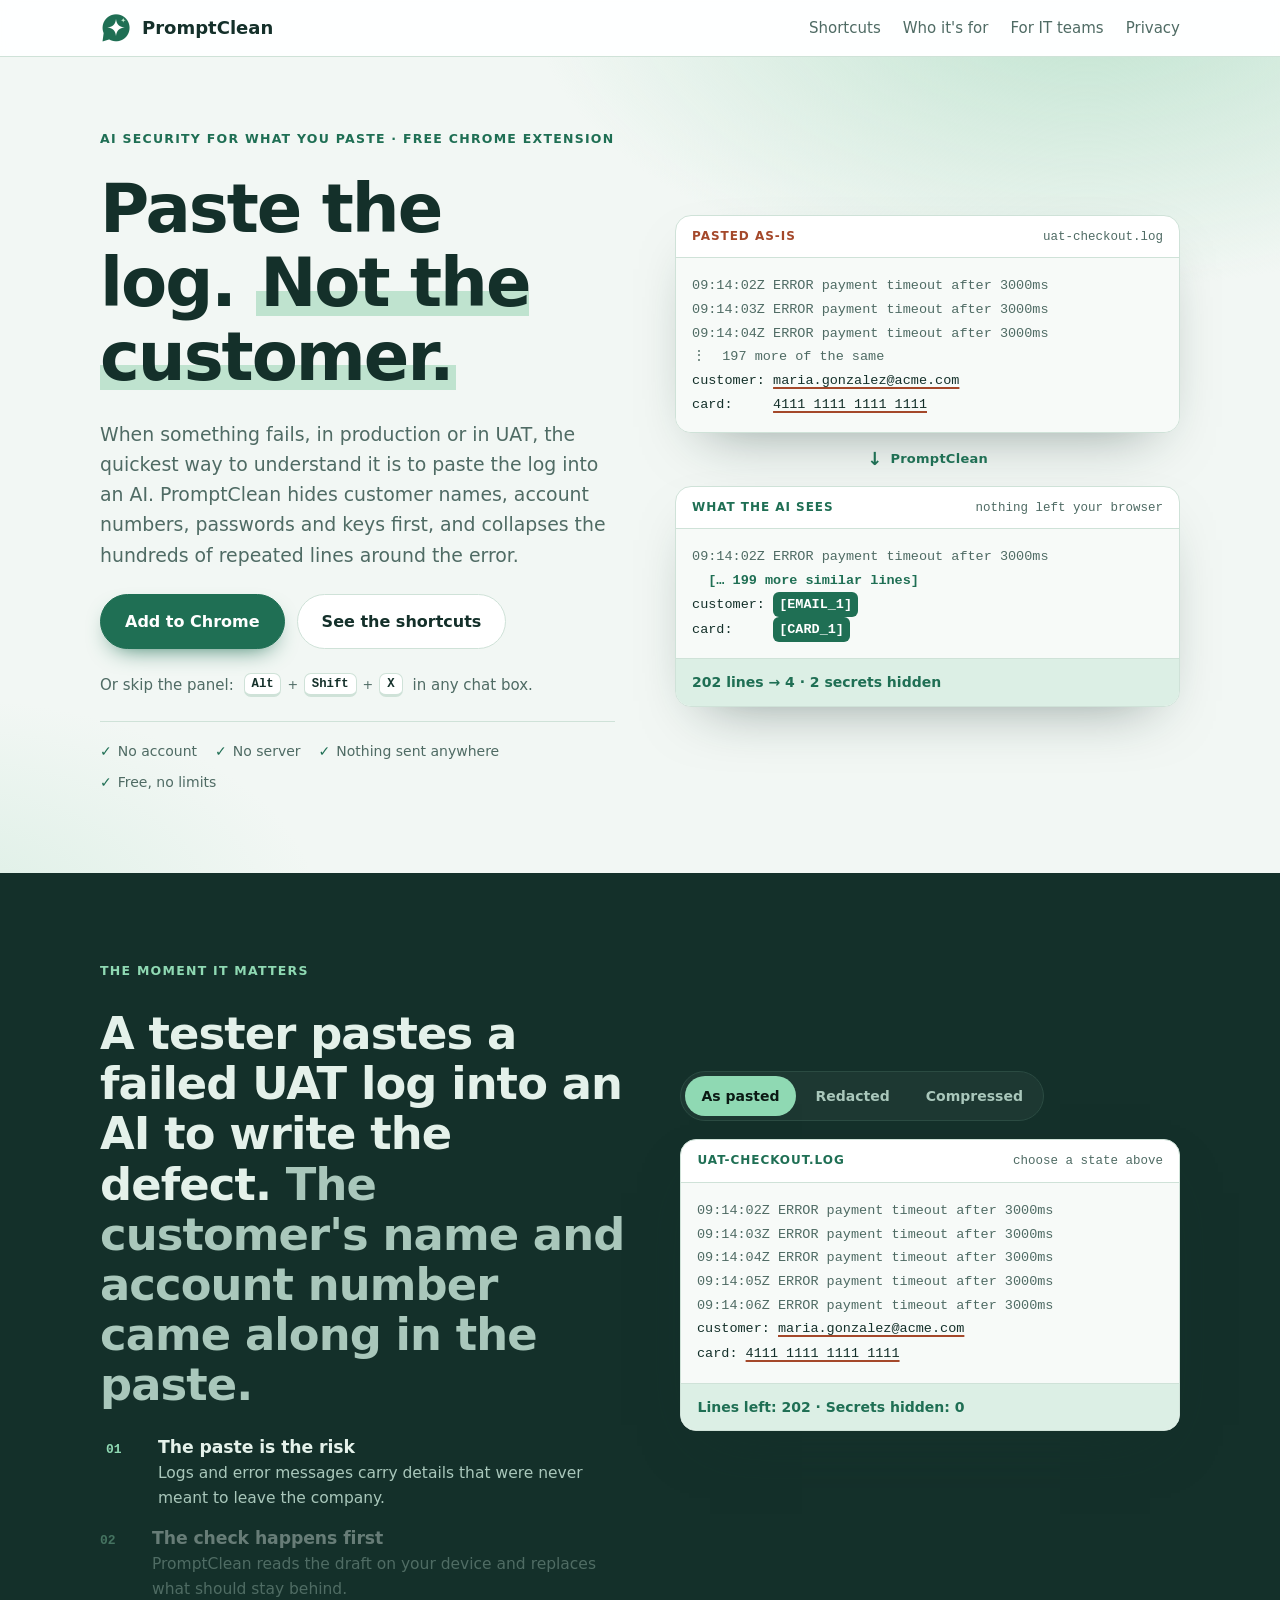
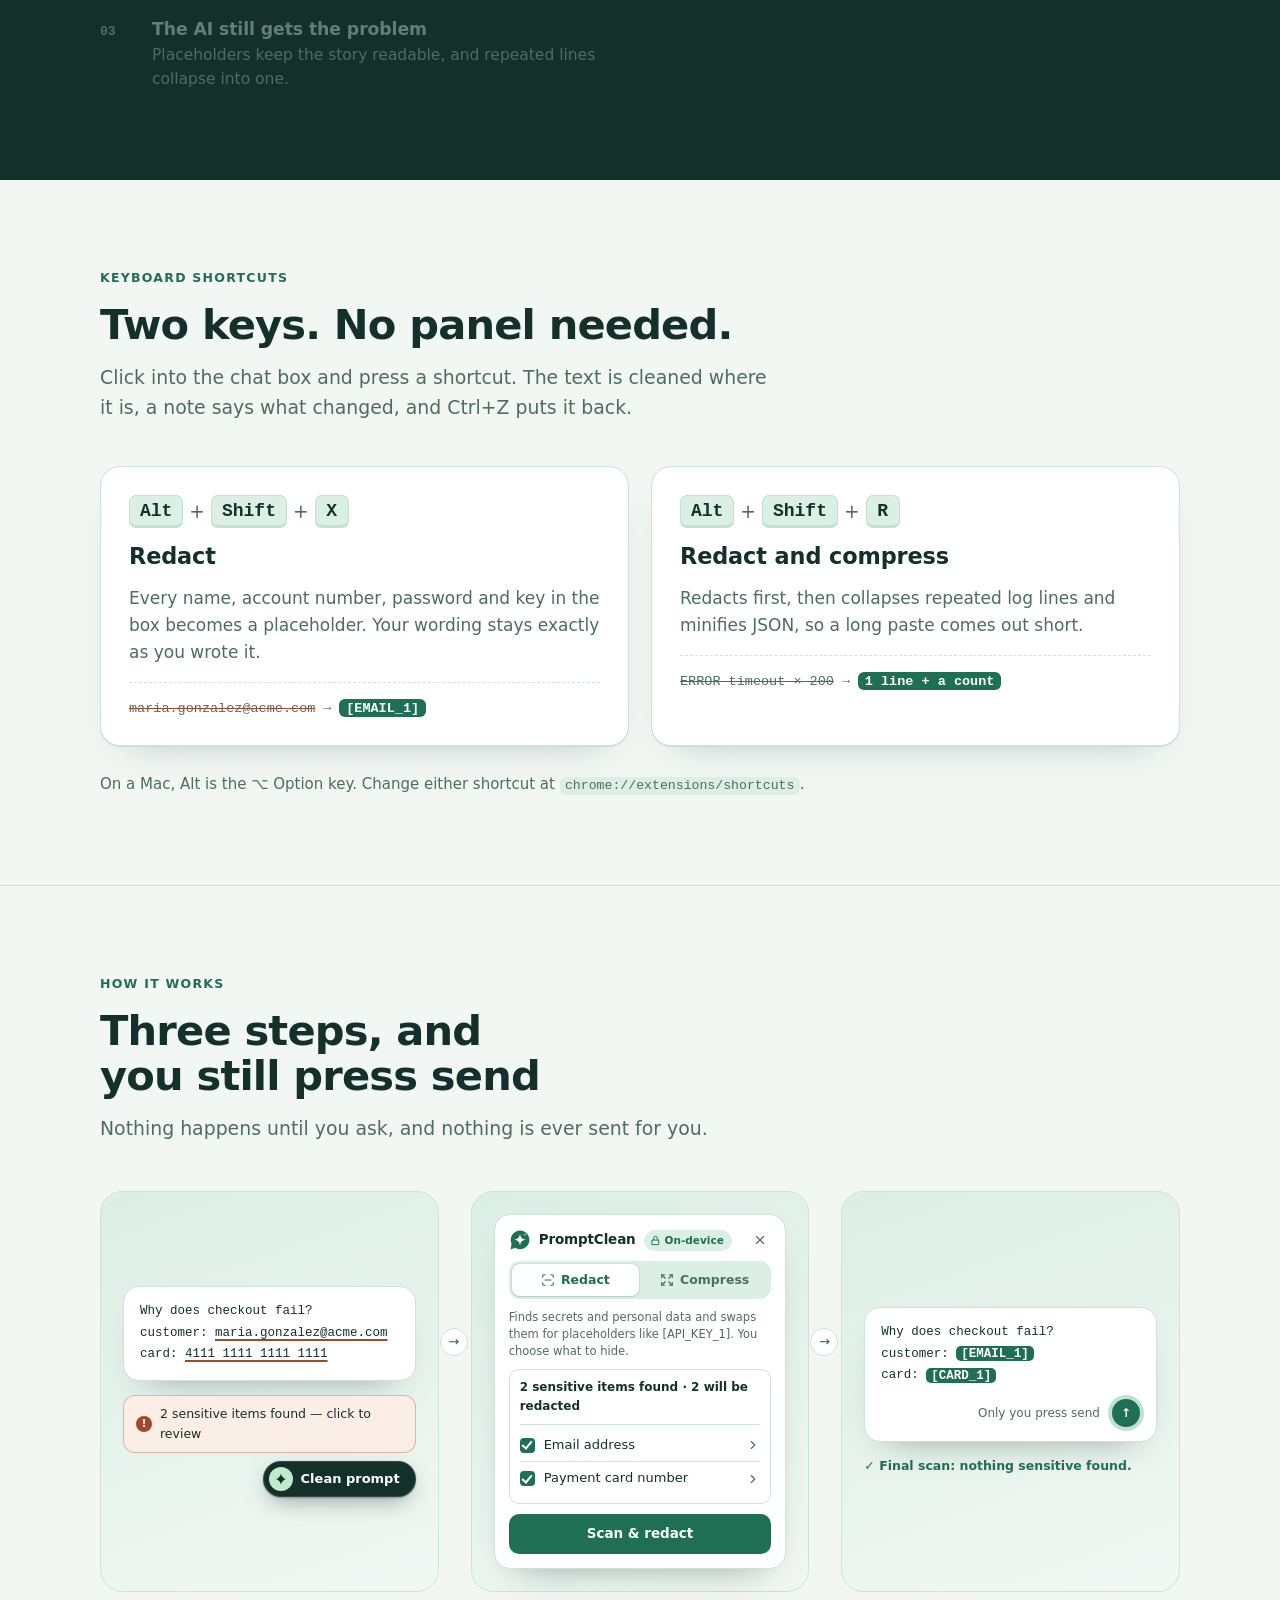
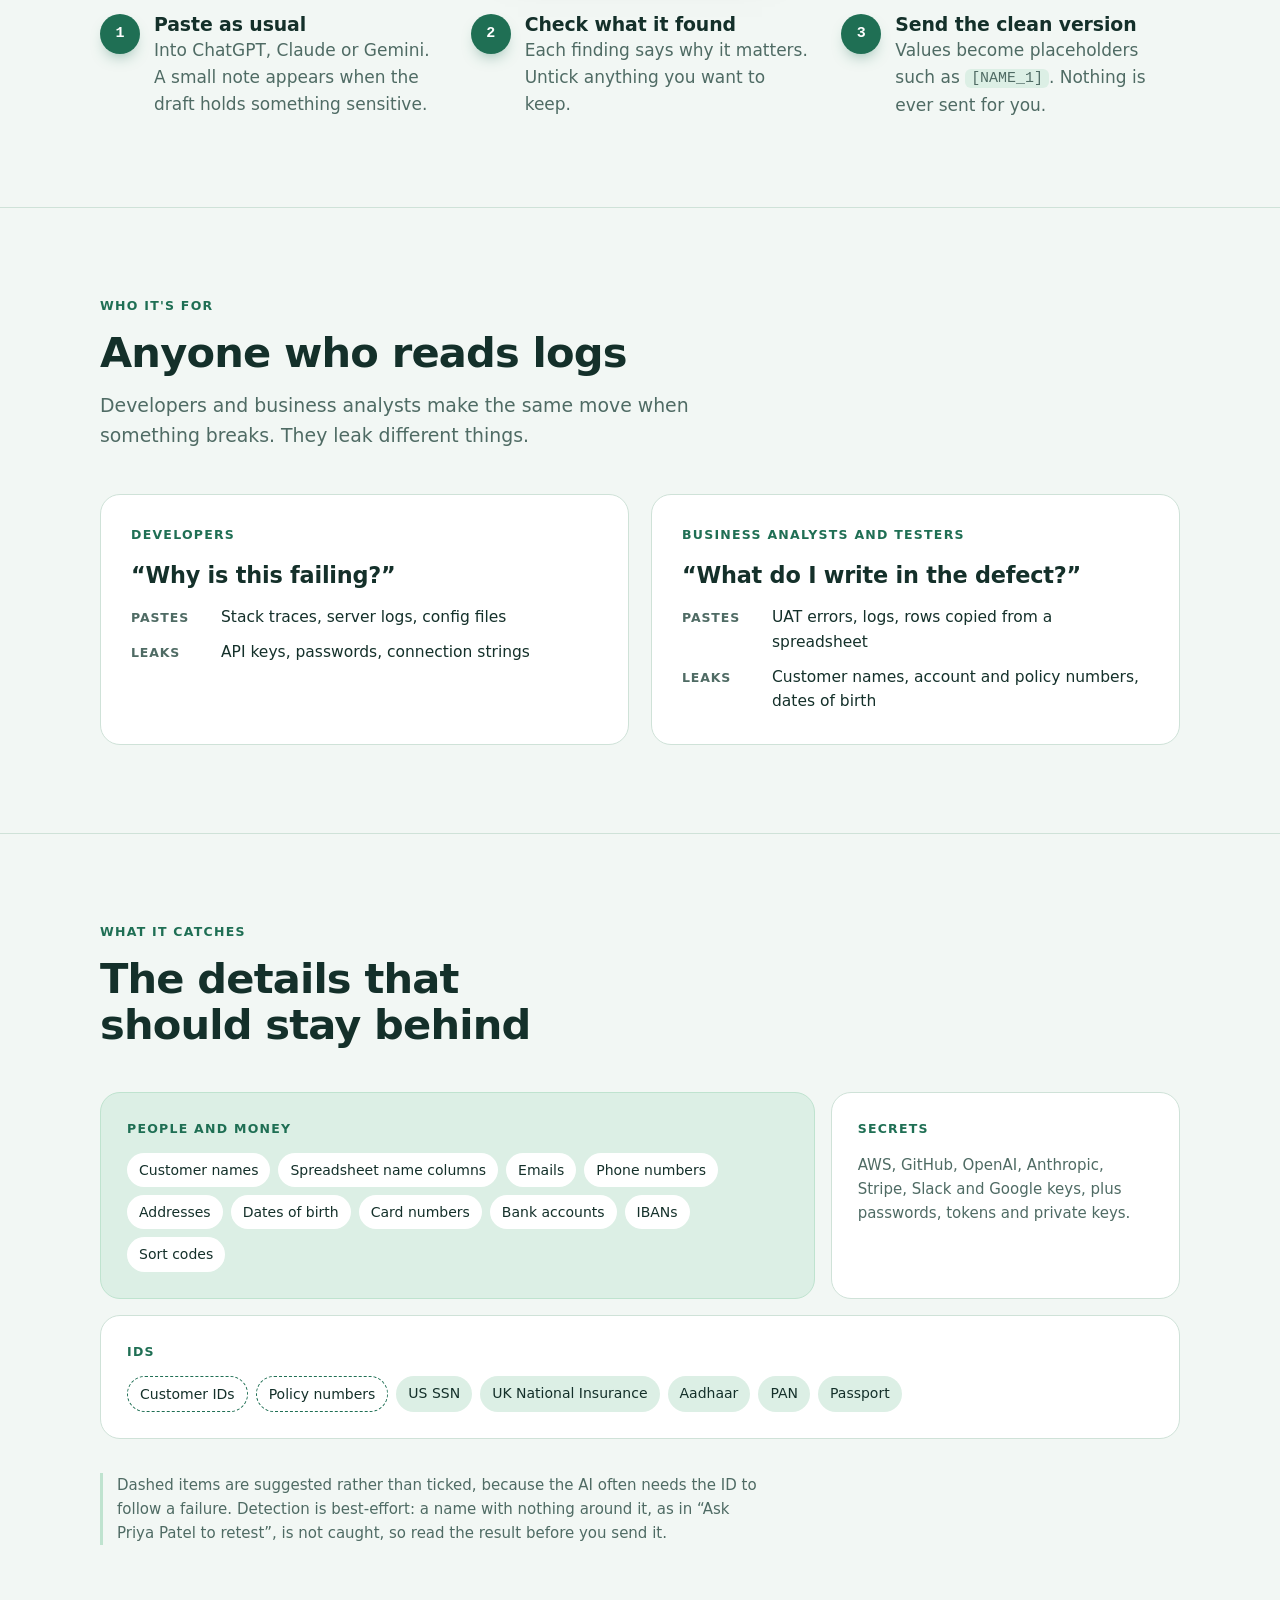
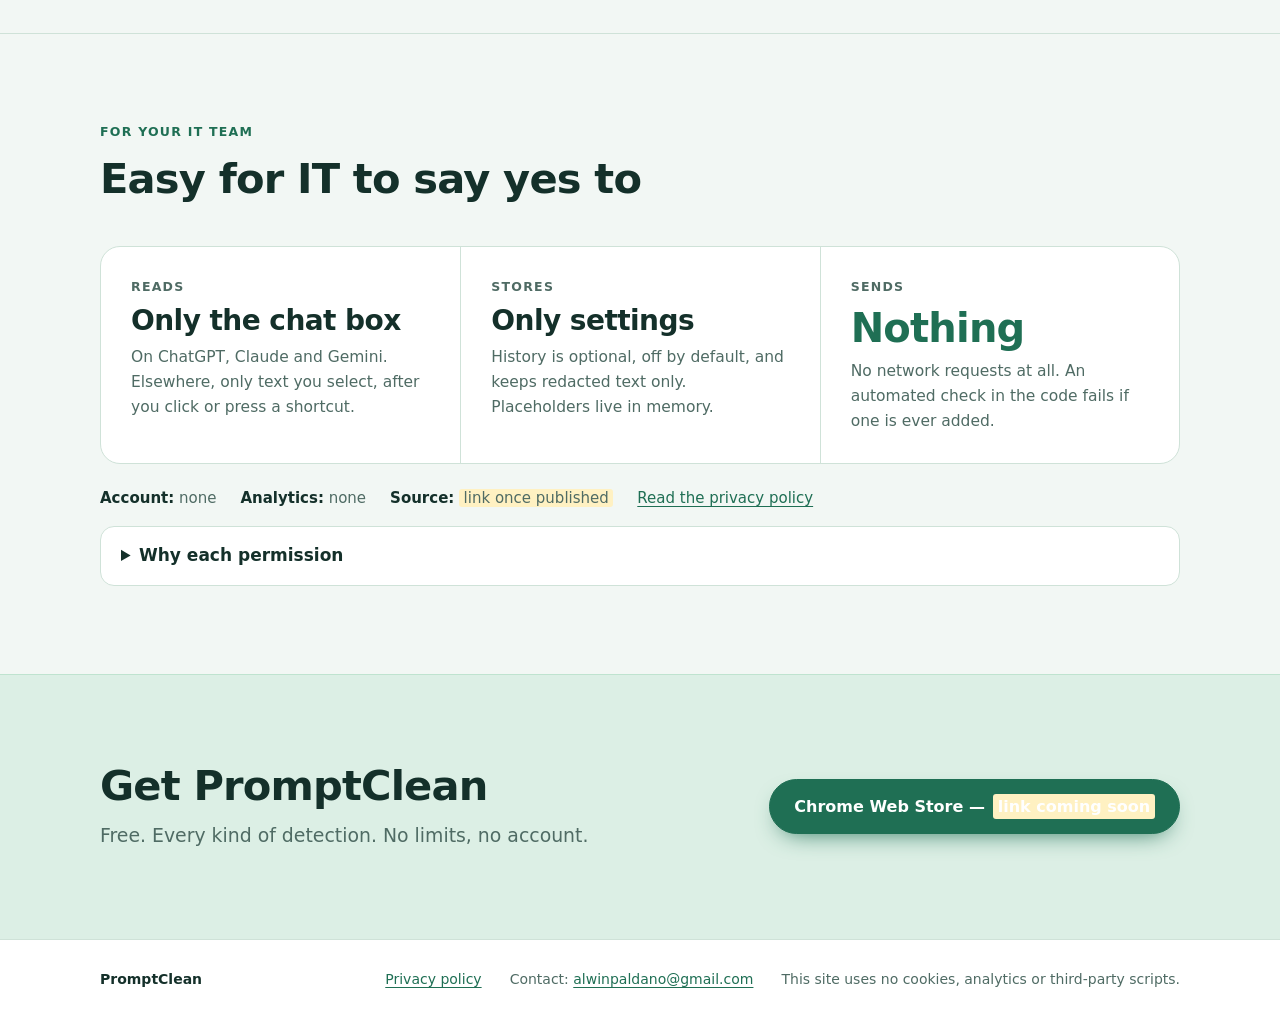
==== index.html @ 5b8ea15c "Match the How it works cards to the new panel and remove dark mode Co-Authored-By: Claude Opus 5.5 <" ====
<!doctype html>
<html lang="en">
<head>
  <meta charset="utf-8">
  <meta name="viewport" content="width=device-width, initial-scale=1, viewport-fit=cover">
  <title>PromptClean — AI security for what you paste</title>
  <meta name="description" content="AI security for what you paste. A free Chrome extension that hides customer data and secrets in logs before they reach ChatGPT, Claude or Gemini, and collapses the repeated lines. Two keyboard shortcuts, no account, nothing sent anywhere.">
  <link rel="icon" type="image/png" href="assets/favicon.png">
  <link rel="stylesheet" href="assets/style.css?v=5">
</head>
<body>
  <a href="#main" class="skip">Skip to content</a>
  <header class="site-header">
    <div class="wrap">
      <a class="brand" href="./"><img src="assets/icon-128.png" alt="" width="32" height="32">PromptClean</a>
      <nav class="site-nav" aria-label="Main">
        <a href="#shortcuts">Shortcuts</a>
        <a href="#who">Who it's for</a>
        <a href="#it">For IT teams</a>
        <a href="privacy.html">Privacy</a>
      </nav>
    </div>
  </header>

  <main id="main">
    <section class="hero">
      <div class="wrap">
        <div class="hero-copy">
          <p class="eyebrow">AI security for what you paste · Free Chrome extension</p>
          <h1>Paste the log. <mark>Not the <span class="rw">customer.</span></mark></h1>
          <p class="lede">When something fails, in production or in UAT, the quickest way to understand it is to paste the log into an AI. PromptClean hides customer names, account numbers, passwords and keys first, and collapses the hundreds of repeated lines around the error.</p>
          <div class="actions">
            <a class="btn primary" href="#install">Add to Chrome</a>
            <a class="btn" href="#shortcuts">See the shortcuts</a>
          </div>
          <p class="hero-shortcut">Or skip the panel:
            <span class="combo"><kbd>Alt</kbd><span class="plus">+</span><kbd>Shift</kbd><span class="plus">+</span><kbd>X</kbd></span>
            in any chat box.</p>
          <p class="facts-strip"><span>No account</span><span>No server</span><span>Nothing sent anywhere</span><span>Free, no limits</span></p>
        </div>

        <div class="demo pop" role="img" aria-label="Example. Pasted as-is: two hundred identical timeout errors, a customer email and a card number. What the AI sees: one timeout line with a count of the rest, and placeholders where the email and card number were.">
          <div class="pane before rise">
            <div class="pane-head"><span>Pasted as-is</span><span class="file">uat-checkout.log</span></div>
<pre><span class="dim">09:14:02Z ERROR payment timeout after 3000ms
09:14:03Z ERROR payment timeout after 3000ms
09:14:04Z ERROR payment timeout after 3000ms
⋮  197 more of the same</span>
customer: <span class="exposed">maria.gonzalez@acme.com</span>
card:     <span class="exposed">4111 1111 1111 1111</span></pre>
          </div>
          <p class="demo-arrow">PromptClean</p>
          <div class="pane after rise">
            <div class="pane-head"><span>What the AI sees</span><span class="file">nothing left your browser</span></div>
<pre><span class="dim">09:14:02Z ERROR payment timeout after 3000ms</span>
  <span class="collapsed">[… 199 more similar lines]</span>
customer: <span class="ph">[EMAIL_1]</span>
card:     <span class="ph">[CARD_1]</span></pre>
            <p class="pane-foot">202 lines → 4 · 2 secrets hidden</p>
          </div>
        </div>
      </div>
    </section>

    <section class="moment" aria-labelledby="moment-title">
      <div class="moment-stage wrap">
        <div class="moment-copy">
          <p class="eyebrow">The moment it matters</p>
          <h2 class="story-text" id="moment-title">A tester pastes a failed UAT log into an AI to write the defect. <span class="soft">The customer's name and account number came along in the paste.</span></h2>
          <ol class="moment-steps">
            <li><span class="n">01</span><div><h3>The paste is the risk</h3><p>Logs and error messages carry details that were never meant to leave the company.</p></div></li>
            <li><span class="n">02</span><div><h3>The check happens first</h3><p>PromptClean reads the draft on your device and replaces what should stay behind.</p></div></li>
            <li><span class="n">03</span><div><h3>The AI still gets the problem</h3><p>Placeholders keep the story readable, and repeated lines collapse into one.</p></div></li>
          </ol>
        </div>
        <div class="moment-demo">
          <div class="seg" role="radiogroup" aria-label="Show the log as">
            <input type="radio" name="st" id="st-1" checked><label for="st-1">As pasted</label>
            <input type="radio" name="st" id="st-2"><label for="st-2">Redacted</label>
            <input type="radio" name="st" id="st-3"><label for="st-3">Compressed</label>
          </div>
          <div class="pane" aria-hidden="true">
            <div class="pane-head"><span>uat-checkout.log</span><span class="file">choose a state above</span></div>
            <div class="lp-body">
              <div class="lpl dim">09:14:02Z ERROR payment timeout after 3000ms</div>
              <div class="rep r1"><div class="lpl dim">09:14:03Z ERROR payment timeout after 3000ms</div></div>
              <div class="rep r2"><div class="lpl dim">09:14:04Z ERROR payment timeout after 3000ms</div></div>
              <div class="rep r3"><div class="lpl dim">09:14:05Z ERROR payment timeout after 3000ms</div></div>
              <div class="rep r4"><div class="lpl dim">09:14:06Z ERROR payment timeout after 3000ms</div></div>
              <div class="note-wrap"><div class="lpl cnote">[… 199 more similar lines]</div></div>
              <div class="lpl">customer: <span class="val2"><span class="raw2">maria.gonzalez@acme.com</span><span class="ph2">[EMAIL_1]</span></span></div>
              <div class="lpl">card:     <span class="val2"><span class="raw2">4111 1111 1111 1111</span><span class="ph2">[CARD_1]</span></span></div>
            </div>
            <p class="pane-foot">Lines left: <span class="m-lines"></span> · Secrets hidden: <span class="m-sec"></span></p>
          </div>
        </div>
      </div>
    </section>

    <section id="shortcuts">
      <div class="wrap">
        <div class="section-head rise">
          <p class="eyebrow">Keyboard shortcuts</p>
          <h2>Two keys. No panel needed.</h2>
          <p class="lede">Click into the chat box and press a shortcut. The text is cleaned where it is, a note says what changed, and Ctrl+Z puts it back.</p>
        </div>
        <div class="keys">
          <article class="key-card rise">
            <span class="combo"><kbd>Alt</kbd><span class="plus">+</span><kbd>Shift</kbd><span class="plus">+</span><kbd>X</kbd></span>
            <h3>Redact</h3>
            <p>Every name, account number, password and key in the box becomes a placeholder. Your wording stays exactly as you wrote it.</p>
            <p class="swap"><span class="from">maria.gonzalez@acme.com</span><span class="arrow">→</span><span class="to">[EMAIL_1]</span></p>
          </article>
          <article class="key-card rise">
            <span class="combo"><kbd>Alt</kbd><span class="plus">+</span><kbd>Shift</kbd><span class="plus">+</span><kbd>R</kbd></span>
            <h3>Redact and compress</h3>
            <p>Redacts first, then collapses repeated log lines and minifies JSON, so a long paste comes out short.</p>
            <p class="swap"><span class="from">ERROR timeout × 200</span><span class="arrow">→</span><span class="to">1 line + a count</span></p>
          </article>
        </div>
        <p class="shortcut-note">On a Mac, Alt is the ⌥ Option key. Change either shortcut at <code>chrome://extensions/shortcuts</code>.</p>
      </div>
    </section>

    <section id="how">
      <div class="wrap">
        <div class="section-head rise">
          <p class="eyebrow">How it works</p>
          <h2>Three steps, and you still press send</h2>
          <p class="lede">Nothing happens until you ask, and nothing is ever sent for you.</p>
        </div>
        <ol class="flow">
          <li class="flow-step rise">
            <div class="flow-ui" aria-hidden="true">
              <div class="mock composer">
                <p class="draft">Why does checkout fail?<br>customer: <span class="u">maria.gonzalez@acme.com</span><br>card: <span class="u">4111 1111 1111 1111</span></p>
              </div>
              <div class="mock-floats">
                <span class="hint-chip"><i>!</i>2 sensitive items found — click to review</span>
                <span class="fab-pill"><span class="mark"><svg viewBox="0 0 24 24" width="14" height="14" aria-hidden="true"><path fill="currentColor" d="M12 2c.5 5.2 4.8 9.5 10 10-5.2.5-9.5 4.8-10 10-.5-5.2-4.8-9.5-10-10 5.2-.5 9.5-4.8 10-10Z"/></svg></span>Clean prompt</span>
              </div>
            </div>
            <div class="flow-text"><span class="flow-n">1</span><h3>Paste as usual</h3><p>Into ChatGPT, Claude or Gemini. A small note appears when the draft holds something sensitive.</p></div>
          </li>
          <li class="flow-step rise">
            <div class="flow-ui" aria-hidden="true">
              <div class="mock panel">
                <div class="p-head"><img src="assets/icon-128.png" alt="" width="22" height="22"><strong>PromptClean</strong><span class="p-pill"><svg viewBox="0 0 24 24" width="11" height="11" fill="none" stroke="currentColor" stroke-width="2" stroke-linecap="round" stroke-linejoin="round" aria-hidden="true"><path d="M5 11h14v10H5z"/><path d="M8 11V7a4 4 0 0 1 8 0v4"/></svg>On-device</span><span class="p-x"><svg viewBox="0 0 24 24" width="14" height="14" fill="none" stroke="currentColor" stroke-width="2" stroke-linecap="round" stroke-linejoin="round" aria-hidden="true"><path d="M18 6 6 18"/><path d="m6 6 12 12"/></svg></span></div>
                <div class="p-tabs"><span class="on"><svg viewBox="0 0 24 24" width="14" height="14" fill="none" stroke="currentColor" stroke-width="2" stroke-linecap="round" stroke-linejoin="round" aria-hidden="true"><path d="M3 7V5a2 2 0 0 1 2-2h2"/><path d="M17 3h2a2 2 0 0 1 2 2v2"/><path d="M21 17v2a2 2 0 0 1-2 2h-2"/><path d="M7 21H5a2 2 0 0 1-2-2v-2"/><path d="M7 12h10"/></svg>Redact</span><span><svg viewBox="0 0 24 24" width="14" height="14" fill="none" stroke="currentColor" stroke-width="2" stroke-linecap="round" stroke-linejoin="round" aria-hidden="true"><path d="m15 15 6 6"/><path d="m15 9 6-6"/><path d="M21 16v5h-5"/><path d="M21 8V3h-5"/><path d="M3 16v5h5"/><path d="m3 21 6-6"/><path d="M3 8V3h5"/><path d="M9 9 3 3"/></svg>Compress</span></div>
                <p class="p-intro">Finds secrets and personal data and swaps them for placeholders like [API_KEY_1]. You choose what to hide.</p>
                <div class="p-card">
                  <p class="p-count">2 sensitive items found · 2 will be redacted</p>
                  <ul class="p-rows">
                    <li><i class="cb"></i><b>Email address</b><em><svg viewBox="0 0 24 24" width="14" height="14" fill="none" stroke="currentColor" stroke-width="2" stroke-linecap="round" stroke-linejoin="round" aria-hidden="true"><path d="m9 18 6-6-6-6"/></svg></em></li>
                    <li><i class="cb"></i><b>Payment card number</b><em><svg viewBox="0 0 24 24" width="14" height="14" fill="none" stroke="currentColor" stroke-width="2" stroke-linecap="round" stroke-linejoin="round" aria-hidden="true"><path d="m9 18 6-6-6-6"/></svg></em></li>
                  </ul>
                </div>
                <span class="p-btn">Scan &amp; redact</span>
              </div>
            </div>
            <div class="flow-text"><span class="flow-n">2</span><h3>Check what it found</h3><p>Each finding says why it matters. Untick anything you want to keep.</p></div>
          </li>
          <li class="flow-step rise">
            <div class="flow-ui" aria-hidden="true">
              <div class="mock composer">
                <p class="draft">Why does checkout fail?<br>customer: <span class="ph">[EMAIL_1]</span><br>card: <span class="ph">[CARD_1]</span></p>
                <div class="c-foot"><span>Only you press send</span><b class="send">↑</b></div>
              </div>
              <p class="ok-line">✓ Final scan: nothing sensitive found.</p>
            </div>
            <div class="flow-text"><span class="flow-n">3</span><h3>Send the clean version</h3><p>Values become placeholders such as <code>[NAME_1]</code>. Nothing is ever sent for you.</p></div>
          </li>
        </ol>
      </div>
    </section>

    <section id="who">
      <div class="wrap">
        <div class="section-head rise">
          <p class="eyebrow">Who it's for</p>
          <h2>Anyone who reads logs</h2>
          <p class="lede">Developers and business analysts make the same move when something breaks. They leak different things.</p>
        </div>
        <div class="audiences">
          <article class="aud rise">
            <p class="eyebrow">Developers</p>
            <p class="quote">“Why is this failing?”</p>
            <dl>
              <dt>Pastes</dt><dd>Stack traces, server logs, config files</dd>
              <dt>Leaks</dt><dd>API keys, passwords, connection strings</dd>
            </dl>
          </article>
          <article class="aud rise">
            <p class="eyebrow">Business analysts and testers</p>
            <p class="quote">“What do I write in the defect?”</p>
            <dl>
              <dt>Pastes</dt><dd>UAT errors, logs, rows copied from a spreadsheet</dd>
              <dt>Leaks</dt><dd>Customer names, account and policy numbers, dates of birth</dd>
            </dl>
          </article>
        </div>
      </div>
    </section>

    <section id="catches">
      <div class="wrap">
        <div class="section-head rise">
          <p class="eyebrow">What it catches</p>
          <h2>The details that should stay behind</h2>
        </div>
        <div class="bento">
          <div class="tile wide rise">
            <p class="eyebrow">People and money</p>
            <ul class="chips"><li data-after="[NAME_1]">Customer names</li><li data-after="[NAME_1]">Spreadsheet name columns</li><li data-after="[EMAIL_1]">Emails</li><li data-after="[PHONE_1]">Phone numbers</li><li data-after="[ADDRESS_1]">Addresses</li><li data-after="[DOB_1]">Dates of birth</li><li data-after="[CARD_1]">Card numbers</li><li data-after="[BANK_ACCOUNT_1]">Bank accounts</li><li data-after="[BANK_ACCOUNT_1]">IBANs</li><li data-after="[BANK_ACCOUNT_1]">Sort codes</li></ul>
          </div>
          <div class="tile rise">
            <p class="eyebrow">Secrets</p>
            <p class="small">AWS, GitHub, OpenAI, Anthropic, Stripe, Slack and Google keys, plus passwords, tokens and private keys.</p>
          </div>
          <div class="tile full rise">
            <p class="eyebrow">IDs</p>
            <ul class="chips"><li class="suggest" data-after="[CUSTOMER_ID_1]">Customer IDs</li><li class="suggest" data-after="[CUSTOMER_ID_1]">Policy numbers</li><li data-after="[NATIONAL_ID_1]">US SSN</li><li data-after="[NATIONAL_ID_1]">UK National Insurance</li><li data-after="[NATIONAL_ID_1]">Aadhaar</li><li data-after="[NATIONAL_ID_1]">PAN</li><li data-after="[NATIONAL_ID_1]">Passport</li></ul>
          </div>
        </div>
        <p class="note">Dashed items are suggested rather than ticked, because the AI often needs the ID to follow a failure. Detection is best-effort: a name with nothing around it, as in “Ask Priya Patel to retest”, is not caught, so read the result before you send it.</p>
      </div>
    </section>

    <section id="it">
      <div class="wrap">
        <div class="section-head rise">
          <p class="eyebrow">For your IT team</p>
          <h2>Easy for IT to say yes to</h2>
        </div>
        <div class="trio rise">
          <div><p class="trio-label">Reads</p><p class="trio-big">Only the chat box</p><p>On ChatGPT, Claude and Gemini. Elsewhere, only text you select, after you click or press a shortcut.</p></div>
          <div><p class="trio-label">Stores</p><p class="trio-big">Only settings</p><p>History is optional, off by default, and keeps redacted text only. Placeholders live in memory.</p></div>
          <div class="nothing"><p class="trio-label">Sends</p><p class="trio-big">Nothing</p><p>No network requests at all. An automated check in the code fails if one is ever added.</p></div>
        </div>
        <div class="it-more">
          <p class="it-line"><span><strong>Account:</strong> none</span><span><strong>Analytics:</strong> none</span><span><strong>Source:</strong> <span class="todo">link once published</span></span><span><a href="privacy.html">Read the privacy policy</a></span></p>
          <details>
            <summary>Why each permission</summary>
            <div class="table-scroll">
              <table class="perm-table">
                <tr><th scope="row"><code>storage</code></th><td>Your settings: which sites show the button, and which options are on.</td></tr>
                <tr><th scope="row"><code>activeTab</code>, <code>scripting</code></th><td>Read and write the page you are on, only after you click the toolbar button, a right-click item or a shortcut.</td></tr>
                <tr><th scope="row"><code>contextMenus</code></th><td>The right-click items “Redact” and “Compressed”.</td></tr>
                <tr><th scope="row">chatgpt.com, chat.openai.com, claude.ai, gemini.google.com</th><td>Show the button and read and write the prompt box on those four sites only.</td></tr>
              </table>
            </div>
          </details>
        </div>
      </div>
    </section>

    <section class="cta-band" id="install">
      <div class="wrap">
        <div class="stack rise">
          <h2>Get PromptClean</h2>
          <p class="lede">Free. Every kind of detection. No limits, no account.</p>
        </div>
        <!-- Replace with the Chrome Web Store listing once it is live, and point the hero button at it too. -->
        <p class="actions"><span class="btn primary" aria-disabled="true">Chrome Web Store — <span class="todo">link coming soon</span></span></p>
      </div>
    </section>
  </main>

  <footer class="site-footer">
    <div class="wrap">
      <span>PromptClean</span>
      <a href="privacy.html">Privacy policy</a>
      <span>Contact: <a href="mailto:alwinpaldano@gmail.com">alwinpaldano@gmail.com</a></span>
      <span>This site uses no cookies, analytics or third-party scripts.</span>
    </div>
  </footer>
</body>
</html>
---- assets/style.css ----
/* PromptClean site: the "Clean room" palette from the extension (white and mint, deep green, dark-green
   ink). System fonts only and no scripts, so the site makes no requests to anyone else.

   Motion is CSS only and never hides content: the page is complete at rest. Scroll-linked motion only
   slides elements a little, and only where the browser supports it and the reader has not asked for
   less motion. */
:root {
  --bg: #f2f7f4; --surface: #ffffff; --ink: #14302a; --muted: #4f6b64; --line: #cfe2d8;
  --accent: #1f6f54; --accent-ink: #ffffff; --mint: #dcefe5; --mint-deep: #bfe3cf; --risk: #a4482a; --risk-bg: #fbeee7;
  --band: #14302a; --band-ink: #e4f1ea; --band-muted: #a9c7bb; --band-line: #2b4b42; --band-accent: #8fd9b3;
  --code-bg: #f7faf8; --todo: #fff1c2;
  --sans: system-ui, -apple-system, "Segoe UI", Roboto, "Helvetica Neue", Arial, sans-serif;
  --mono: ui-monospace, "SF Mono", Menlo, Consolas, "Liberation Mono", monospace;
  --radius: 16px;
  --ease-out: cubic-bezier(0.23, 1, 0.32, 1);
  color-scheme: light;
}

* { box-sizing: border-box; }
html { -webkit-text-size-adjust: 100%; scroll-behavior: smooth; scroll-padding-top: 72px; }
body { margin: 0; background: var(--bg); color: var(--ink); font: 17px/1.6 var(--sans); overflow-x: hidden; }
a { color: var(--accent); text-underline-offset: 3px; }
a:focus-visible, .btn:focus-visible, summary:focus-visible { outline: 3px solid var(--accent); outline-offset: 3px; }
img { max-width: 100%; height: auto; display: block; }
p { margin: 0; }
code { font-family: var(--mono); font-size: 0.88em; background: var(--mint); padding: 0.1em 0.4em; border-radius: 6px; }
.todo { background: var(--todo); padding: 0 0.3em; border-radius: 3px; }

.wrap { max-width: 1120px; margin: 0 auto; padding-left: max(20px, env(safe-area-inset-left, 0px)); padding-right: max(20px, env(safe-area-inset-right, 0px)); }
.prose { max-width: 66ch; }

h1, h2, h3 { line-height: 1.1; text-wrap: balance; margin: 0; }
h1 { font-size: clamp(2.5rem, 6vw, 4.2rem); letter-spacing: -0.03em; font-weight: 750; }
h2 { font-size: clamp(1.8rem, 3.6vw, 2.6rem); letter-spacing: -0.02em; font-weight: 720; }
h3 { font-size: 1.14rem; letter-spacing: -0.005em; font-weight: 650; }
.eyebrow { font-size: 12.5px; font-weight: 700; letter-spacing: 0.1em; text-transform: uppercase; color: var(--accent); }
.lede { font-size: 1.18rem; color: var(--muted); }
.section-head { display: flex; flex-direction: column; gap: 14px; max-width: 62ch; }

section { padding-block: 88px; }
section + section { border-top: 1px solid var(--line); }

/* ---------- header ---------- */
.site-header { border-bottom: 1px solid var(--line); background: color-mix(in srgb, var(--surface) 92%, transparent); backdrop-filter: saturate(1.2) blur(8px); position: sticky; top: 0; z-index: 10; }
.site-header .wrap { display: flex; align-items: center; gap: 24px; flex-wrap: wrap; padding-block: 12px; }
.brand { display: flex; align-items: center; gap: 10px; font-weight: 750; font-size: 18px; color: var(--ink); text-decoration: none; margin-right: auto; }
.brand img { width: 32px; height: 32px; border-radius: 8px; }
.site-nav { display: flex; gap: 22px; flex-wrap: wrap; font-size: 15px; }
.site-nav a { color: var(--muted); text-decoration: none; font-weight: 500; }
.site-nav a:hover, .site-nav a[aria-current] { color: var(--ink); text-decoration: underline; text-underline-offset: 4px; }

/* ---------- buttons ---------- */
.actions { display: flex; gap: 12px; flex-wrap: wrap; align-items: center; }
.btn { display: inline-flex; align-items: center; gap: 8px; padding: 14px 24px; border-radius: 999px; font-weight: 650; font-size: 16px; text-decoration: none; border: 1px solid var(--line); color: var(--ink); background: var(--surface); }
.btn.primary { background: var(--accent); border-color: var(--accent); color: var(--accent-ink); box-shadow: 0 10px 24px -12px var(--accent); }
.btn:hover { border-color: var(--accent); }
.btn.primary:hover { filter: brightness(1.08); }
@media (prefers-reduced-motion: no-preference) { .btn { transition: transform 160ms ease-out, filter 160ms ease-out, border-color 160ms ease-out; } .btn:active { transform: scale(0.98); } }

/* ---------- keycaps ---------- */
kbd { font: 600 0.82em var(--mono); display: inline-block; min-width: 1.9em; padding: 0.24em 0.55em; text-align: center; border-radius: 7px; border: 1px solid var(--line); border-bottom-width: 3px; background: var(--surface); color: var(--ink); }
.combo { display: inline-flex; align-items: center; gap: 6px; }
.combo .plus { color: var(--muted); font-size: 0.85em; }

/* ---------- hero ---------- */
.hero { padding-block: 72px 80px; background:
  radial-gradient(900px 480px at 85% -8%, var(--mint-deep), transparent 62%),
  radial-gradient(640px 360px at -5% 105%, var(--mint), transparent 60%); }
.hero .wrap { display: grid; grid-template-columns: minmax(0, 1.02fr) minmax(0, 1fr); gap: 60px; align-items: center; }
.hero-copy { display: flex; flex-direction: column; gap: 24px; }
.hero h1 mark { background: linear-gradient(transparent 60%, var(--mint-deep) 60% 92%, transparent 92%); color: inherit; padding: 0 0.06em; border-radius: 2px; }
.hero-shortcut { font-size: 15px; color: var(--muted); display: flex; align-items: center; gap: 10px; flex-wrap: wrap; }
.facts-strip { display: flex; flex-wrap: wrap; gap: 8px 18px; font-size: 14px; color: var(--muted); padding-top: 18px; border-top: 1px solid var(--line); }
.facts-strip span::before { content: "✓"; color: var(--accent); font-weight: 700; margin-right: 6px; }
@media (max-width: 920px) { .hero .wrap { grid-template-columns: minmax(0, 1fr); gap: 48px; } }

/* the before/after, drawn in HTML so it stays readable at any width */
.demo { display: flex; flex-direction: column; gap: 12px; }
.pane { background: var(--surface); border: 1px solid var(--line); border-radius: var(--radius); overflow: hidden; box-shadow: 0 24px 60px -30px rgba(20, 48, 42, 0.5); }
.pane-head { display: flex; align-items: center; justify-content: space-between; gap: 12px; padding: 11px 16px; border-bottom: 1px solid var(--line); font-size: 12px; font-weight: 750; letter-spacing: 0.08em; text-transform: uppercase; }
.pane-head .file { font: 500 12.5px var(--mono); letter-spacing: 0; text-transform: none; color: var(--muted); }
.pane.before .pane-head { color: var(--risk); }
.pane.after .pane-head { color: var(--accent); }
.pane pre { margin: 0; padding: 16px; font: 13.5px/1.75 var(--mono); background: var(--code-bg); overflow-x: auto; color: var(--ink); }
.pane .dim { color: var(--muted); }
.pane .exposed { color: var(--ink); text-decoration: underline 2px var(--risk); text-underline-offset: 3px; }
.pane .ph { background: var(--accent); color: var(--accent-ink); border-radius: 6px; padding: 0.05em 0.45em; font-weight: 650; display: inline-block; transform-origin: left center; }
.pane .collapsed { color: var(--accent); font-weight: 650; }
.pane-foot { padding: 12px 16px; font-size: 14px; font-weight: 700; color: var(--accent); border-top: 1px solid var(--line); background: var(--mint); }
.demo-arrow { align-self: center; display: flex; align-items: center; gap: 8px; font-size: 13px; font-weight: 750; color: var(--accent); letter-spacing: 0.02em; }
.demo-arrow::before { content: "↓"; font-size: 18px; }

/* ---------- how it works: three small scenes from the real interface ---------- */
.flow { list-style: none; padding: 0; margin: 48px 0 0; display: grid; grid-template-columns: minmax(0, 1fr); gap: 36px; }
@media (min-width: 960px) {
  /* each step spans two rows of the grid, so the three scenes share one height and the three titles one baseline */
  .flow { grid-template-columns: repeat(3, minmax(0, 1fr)); grid-template-rows: auto auto; column-gap: 32px; row-gap: 0; }
  .flow .flow-step { display: grid; grid-template-rows: subgrid; grid-row: span 2; row-gap: 22px; }
}
.flow-step { display: flex; flex-direction: column; gap: 22px; position: relative; }
.flow-ui { background: linear-gradient(160deg, var(--mint) 0%, var(--bg) 100%); border: 1px solid var(--line); border-radius: 22px; padding: 22px; min-height: 280px; display: flex; flex-direction: column; justify-content: center; gap: 14px; }
.mock { background: var(--surface); border: 1px solid var(--line); border-radius: 16px; box-shadow: 0 18px 36px -24px rgba(20, 48, 42, 0.5); }
.composer { padding: 14px 16px; }
.draft { font: 12.5px/1.75 var(--mono); color: var(--ink); margin: 0; overflow-wrap: anywhere; }
.draft .u { text-decoration: underline 2px var(--risk); text-underline-offset: 3px; }
.draft .ph { background: var(--accent); color: var(--accent-ink); border-radius: 5px; padding: 0.04em 0.4em; font-weight: 650; }
.mock-floats { display: flex; flex-direction: column; align-items: flex-end; gap: 8px; }
.hint-chip { display: inline-flex; align-items: center; gap: 8px; background: var(--risk-bg); color: var(--ink); border: 1px solid color-mix(in srgb, var(--risk) 35%, transparent); border-radius: 12px; padding: 8px 12px; font-size: 12.5px; }
.hint-chip i { font-style: normal; flex: none; width: 16px; height: 16px; border-radius: 50%; background: var(--risk); color: #fff; font: 700 11px/16px var(--sans); text-align: center; }
.fab-pill { display: inline-flex; align-items: center; gap: 8px; background: #14302a; color: #fff; border: 1px solid rgba(255, 255, 255, 0.12); border-radius: 999px; padding: 5px 15px 5px 5px; font-weight: 650; font-size: 13px; box-shadow: 0 1px 2px rgba(8, 24, 20, 0.3), 0 8px 24px -8px rgba(8, 24, 20, 0.5); }
.fab-pill .mark { display: grid; place-items: center; width: 24px; height: 24px; border-radius: 50%; background: #bfeccf; color: #14302a; }
.panel { padding: 14px; display: flex; flex-direction: column; gap: 10px; }
.p-head { display: flex; align-items: center; gap: 8px; font-size: 13.5px; }
.p-head img { border-radius: 5px; }
.p-head strong { font-weight: 650; letter-spacing: -0.01em; }
.p-pill { display: inline-flex; align-items: center; gap: 4px; font-size: 10.5px; font-weight: 600; color: var(--accent); background: var(--mint); border-radius: 999px; padding: 2px 8px 2px 6px; }
.p-x { margin-left: auto; color: var(--muted); display: grid; place-items: center; width: 22px; height: 22px; }
.p-pill svg, .p-x svg, .p-tabs svg, .p-rows svg, .fab-pill svg { flex: none; display: block; }
.p-tabs { display: flex; gap: 2px; padding: 3px; background: var(--mint); border-radius: 11px; font-size: 12.5px; font-weight: 600; }
.p-tabs span { flex: 1; display: flex; align-items: center; justify-content: center; gap: 6px; padding: 6px; border-radius: 8px; color: var(--muted); }
.p-tabs .on { background: var(--surface); color: var(--accent); box-shadow: 0 1px 2px rgba(18, 48, 42, 0.14), 0 0 0 1px var(--line); }
.p-intro { margin: 0; font-size: 11.5px; line-height: 1.45; color: var(--muted); }
.p-card { border: 1px solid var(--line); border-radius: 10px; padding: 8px 10px; background: var(--surface); }
.p-count { font-size: 12px; font-weight: 650; margin: 0 0 4px; padding-bottom: 7px; border-bottom: 1px solid var(--line); }
.p-rows { list-style: none; margin: 0; padding: 0; }
.p-rows li { display: flex; align-items: center; gap: 9px; padding: 6px 0; border-top: 1px solid var(--line); font-size: 13px; }
.p-rows li:first-child { border-top: 0; }
.p-rows b { flex: 1; font-weight: 500; }
.p-rows em { color: var(--muted); display: grid; }
.cb { flex: none; width: 15px; height: 15px; border-radius: 4px; background: var(--accent); position: relative; }
.cb::after { content: ""; position: absolute; left: 4.5px; top: 1.5px; width: 4px; height: 8px; border: solid var(--accent-ink); border-width: 0 2px 2px 0; transform: rotate(40deg); }
.p-btn { background: var(--accent); color: var(--accent-ink); text-align: center; border-radius: 10px; padding: 9px; font-weight: 650; font-size: 13.5px; }
.c-foot { display: flex; align-items: center; justify-content: flex-end; gap: 12px; margin-top: 12px; font-size: 12px; color: var(--muted); }
.send { width: 28px; height: 28px; border-radius: 50%; background: var(--accent); color: var(--accent-ink); display: grid; place-items: center; font-weight: 700; box-shadow: 0 0 0 4px var(--mint-deep); }
.ok-line { margin: 0; color: var(--accent); font-size: 12.5px; font-weight: 650; }
.flow-text { display: grid; grid-template-columns: 40px minmax(0, 1fr); gap: 2px 14px; align-items: start; align-content: start; }
.flow-n { grid-row: 1 / span 2; width: 40px; height: 40px; border-radius: 50%; background: var(--accent); color: var(--accent-ink); font: 700 15px var(--mono); display: grid; place-items: center; box-shadow: 0 8px 18px -10px var(--accent); }
.flow-text h3 { font-size: 1.18rem; align-self: center; }
.flow-text p { color: var(--muted); grid-column: 2; }
/* an arrow in the gap between the scenes, on wide screens only */
@media (min-width: 960px) {
  .flow-step:not(:last-child)::after { content: "→"; position: absolute; top: 137px; right: -29px; width: 26px; height: 26px; border-radius: 50%; background: var(--surface); border: 1px solid var(--line); color: var(--accent); display: grid; place-items: center; font-size: 13px; z-index: 2; }
}
@media (hover: hover) and (pointer: fine) and (prefers-reduced-motion: no-preference) {
  .flow-ui { transition: transform 200ms var(--ease-out), box-shadow 200ms var(--ease-out); }
  .flow-step:hover .flow-ui { transform: translateY(-3px); box-shadow: 0 22px 40px -28px rgba(20, 48, 42, 0.55); }
}

/* ---------- the moment it matters: switch the log between three states ----------
   A segmented control (radio buttons, so keyboard and touch work) drives the log with :has(); every
   change is a transition, and there is no scroll-jacking. */
@property --lines { syntax: "<integer>"; inherits: false; initial-value: 202; }
@property --sec { syntax: "<integer>"; inherits: false; initial-value: 0; }
.moment { background: var(--band); color: var(--band-ink); border-top: none !important; padding-block: 88px; }
.moment + section { border-top: none; }
.moment .eyebrow { color: var(--band-accent); }
.moment-stage { display: grid; grid-template-columns: minmax(0, 1.05fr) minmax(0, 1fr); gap: 56px; align-items: center; }
@media (max-width: 899px) {
  /* on small screens the log comes right after the heading, and the three steps after it */
  .moment-stage { grid-template-columns: minmax(0, 1fr); gap: 28px; }
  .moment .moment-copy { display: contents; }
  .moment-demo { order: 1; }
  .moment-steps { order: 2; margin-top: 12px; }
}
/* the control stays where it is while the log below it shrinks */
@media (min-width: 900px) { .moment-demo { align-self: start; margin-top: 110px; } }
.moment-copy { display: flex; flex-direction: column; gap: 28px; }
.story-text { font-size: clamp(1.8rem, 3.6vw, 2.8rem); line-height: 1.12; letter-spacing: -0.02em; font-weight: 720; max-width: 22ch; text-wrap: balance; margin: 0; }
.story-text .soft { color: var(--band-muted); }
.moment-steps { list-style: none; padding: 0; margin: 0; display: flex; flex-direction: column; gap: 18px; }
.moment-steps li { display: grid; grid-template-columns: 40px minmax(0, 1fr); gap: 0 12px; align-items: start; }
.moment-steps .n { font: 600 13px var(--mono); color: var(--band-accent); padding-top: 4px; }
.moment-steps h3 { font-size: 1.08rem; }
.moment-steps p { color: var(--band-muted); font-size: 15.5px; margin-top: 4px; }
.moment .pane-head { color: var(--accent); }
.moment .pane-foot { font-variant-numeric: tabular-nums; }

.seg { position: relative; display: inline-flex; flex-wrap: wrap; gap: 4px; padding: 4px; border: 1px solid var(--band-line); border-radius: 999px; background: rgba(255, 255, 255, 0.04); margin-bottom: 18px; }
.seg input { position: absolute; left: 0; top: 0; opacity: 0; width: 1px; height: 1px; margin: 0; }
.seg label { padding: 9px 16px; border-radius: 999px; font-weight: 650; font-size: 14px; color: var(--band-muted); cursor: pointer; }
.seg input:checked + label { background: var(--band-accent); color: #0b1a14; }
.seg input:focus-visible + label { outline: 3px solid var(--band-accent); outline-offset: 2px; }

.lp-body { padding: 16px; font: 13.5px/1.75 var(--mono); background: var(--code-bg); color: var(--ink); contain: layout paint; }
.lpl { white-space: nowrap; overflow: hidden; }
.lp-body .dim { color: var(--muted); }
.cnote { color: var(--accent); font-weight: 650; }
.val2 { display: inline-grid; }
.val2 > * { grid-area: 1 / 1; justify-self: start; }
.ph2 { background: var(--accent); color: var(--accent-ink); border-radius: 6px; padding: 0.05em 0.45em; font-weight: 650; transform-origin: left center; opacity: 0; transform: scale(0.92); }
.raw2 { text-decoration: underline 2px var(--risk); text-underline-offset: 3px; border-radius: 4px; }
.rep, .note-wrap { display: grid; }
.rep > *, .note-wrap > * { overflow: hidden; min-height: 0; }
.rep { grid-template-rows: 1fr; opacity: 1; }
.note-wrap { grid-template-rows: 0fr; opacity: 0; }
.m-lines { --lines: 202; counter-reset: l var(--lines); }
.m-lines::before { content: counter(l); }
.m-sec { --sec: 0; counter-reset: s var(--sec); }
.m-sec::before { content: counter(s); }
@media (max-width: 480px) { .lp-body { font-size: 11.5px; padding: 14px 12px; } }

/* state 2: redacted. state 3: redacted and compressed. */
.moment:has(#st-2:checked) .raw2, .moment:has(#st-3:checked) .raw2 { opacity: 0; }
.moment:has(#st-2:checked) .ph2, .moment:has(#st-3:checked) .ph2 { opacity: 1; transform: none; }
.moment:has(#st-2:checked) .m-sec, .moment:has(#st-3:checked) .m-sec { --sec: 2; }
.moment:has(#st-3:checked) .rep { grid-template-rows: 0fr; opacity: 0; }
.moment:has(#st-3:checked) .note-wrap { grid-template-rows: 1fr; opacity: 1; }
.moment:has(#st-3:checked) .m-lines { --lines: 4; }
/* the three beats on the left follow the chosen state */
@supports selector(:has(*)) {
  .moment-steps li { opacity: 0.4; }
  .moment:has(#st-1:checked) .moment-steps li:nth-child(1), .moment:has(#st-2:checked) .moment-steps li:nth-child(2), .moment:has(#st-3:checked) .moment-steps li:nth-child(3) { opacity: 1; transform: translateX(6px); }
}
@media (prefers-reduced-motion: no-preference) {
  .raw2 { transition: opacity 260ms var(--ease-out); }
  .ph2 { transition: opacity 280ms var(--ease-out) 60ms, transform 280ms var(--ease-out) 60ms; }
  .rep, .note-wrap { transition: grid-template-rows 420ms var(--ease-out), opacity 320ms ease; }
  .r2 { transition-delay: 40ms; } .r3 { transition-delay: 80ms; } .r4 { transition-delay: 120ms; }
  .m-lines { transition: --lines 700ms var(--ease-out); } .m-sec { transition: --sec 500ms var(--ease-out); }
  .moment-steps li { transition: opacity 240ms ease, transform 240ms var(--ease-out); }
}

/* ---------- shortcuts ---------- */
.keys { display: grid; grid-template-columns: repeat(auto-fit, minmax(300px, 1fr)); gap: 22px; margin-top: 44px; }
.key-card { border: 1px solid var(--line); border-radius: 20px; padding: 28px; display: flex; flex-direction: column; gap: 16px; background: var(--surface); box-shadow: 0 1px 0 var(--line), 0 18px 40px -28px rgba(20, 48, 42, 0.35); }
.key-card .combo { font-size: 22px; }
.key-card kbd { background: var(--mint); color: var(--ink); border-color: var(--mint-deep); }
.key-card h3 { font-size: 1.4rem; }
.key-card p { color: var(--muted); }
.swap { display: flex; flex-wrap: wrap; align-items: center; gap: 8px; font: 13.5px var(--mono); padding-top: 16px; border-top: 1px dashed var(--line); }
.swap .from { color: var(--muted); text-decoration: line-through; text-decoration-color: var(--risk); }
.swap .to { color: var(--accent-ink); background: var(--accent); border-radius: 6px; padding: 0.12em 0.5em; font-weight: 650; }
.swap .arrow { color: var(--muted); }
@media (prefers-reduced-motion: no-preference) { .key-card:hover kbd { transform: translateY(2px); border-bottom-width: 1px; } .key-card kbd { transition: transform 120ms ease-out, border-bottom-width 120ms ease-out; } }
.shortcut-note { margin-top: 26px; font-size: 15px; color: var(--muted); }

/* ---------- audiences ---------- */
.audiences { display: grid; grid-template-columns: repeat(auto-fit, minmax(300px, 1fr)); gap: 22px; margin-top: 44px; }
.aud { background: var(--surface); border: 1px solid var(--line); border-radius: 20px; padding: 30px; display: flex; flex-direction: column; gap: 16px; }
.aud .quote { font-size: 1.4rem; font-weight: 680; line-height: 1.25; letter-spacing: -0.01em; }
.aud dl { margin: 0; display: grid; grid-template-columns: 76px 1fr; gap: 10px 14px; font-size: 15.5px; }
.aud dt { font-weight: 700; color: var(--muted); font-size: 12.5px; text-transform: uppercase; letter-spacing: 0.07em; padding-top: 3px; }
.aud dd { margin: 0; }

/* ---------- what it catches (bento) ---------- */
.bento { display: grid; grid-template-columns: repeat(6, minmax(0, 1fr)); gap: 16px; margin-top: 44px; }
.tile { background: var(--surface); border: 1px solid var(--line); border-radius: 20px; padding: 26px; display: flex; flex-direction: column; gap: 14px; grid-column: span 2; }
.tile.wide { grid-column: span 4; background: var(--mint); border-color: var(--mint-deep); }
.tile.full { grid-column: span 6; }
.tile .big { font-size: clamp(2.2rem, 4vw, 3rem); font-weight: 750; letter-spacing: -0.03em; line-height: 1; color: var(--accent); }
.tile p.small { color: var(--muted); font-size: 15px; }
.chips { list-style: none; padding: 0; margin: 0; display: flex; flex-wrap: wrap; gap: 8px; }
.chips li { font-size: 14px; padding: 6px 12px; border-radius: 999px; background: var(--mint); color: var(--ink); }
.tile.wide .chips li { background: var(--surface); }
.chips li.suggest { background: transparent; border: 1px dashed var(--accent); }
@media (max-width: 860px) { .bento .tile, .bento .tile.wide, .bento .tile.full { grid-column: 1 / -1; } }
.note { font-size: 15px; color: var(--muted); border-left: 3px solid var(--mint-deep); padding-left: 14px; margin-top: 34px; max-width: 70ch; }

/* ---------- for IT ---------- */
.trio { display: grid; grid-template-columns: repeat(auto-fit, minmax(240px, 1fr)); margin-top: 44px; border: 1px solid var(--line); border-radius: 20px; background: var(--surface); overflow: hidden; }
.trio > div { padding: 30px; display: flex; flex-direction: column; gap: 8px; border-left: 1px solid var(--line); }
.trio > div:first-child { border-left: none; }
.trio-label { font-size: 12.5px; font-weight: 700; letter-spacing: 0.1em; text-transform: uppercase; color: var(--muted); }
.trio-big { font-size: 1.75rem; font-weight: 750; letter-spacing: -0.02em; line-height: 1.15; }
.trio .nothing .trio-big { color: var(--accent); font-size: 2.5rem; }
.trio p:last-child { color: var(--muted); font-size: 15.5px; }
@media (max-width: 780px) { .trio > div { border-left: none; border-top: 1px solid var(--line); } .trio > div:first-child { border-top: none; } }
.it-more { margin-top: 22px; display: flex; flex-direction: column; gap: 16px; }
.it-line { display: flex; flex-wrap: wrap; gap: 8px 24px; font-size: 15px; color: var(--muted); }
.it-line strong { color: var(--ink); }
details { border: 1px solid var(--line); border-radius: 14px; background: var(--surface); }
summary { cursor: pointer; padding: 15px 20px; font-weight: 650; }
details[open] summary { border-bottom: 1px solid var(--line); }
.perm-table { width: 100%; border-collapse: collapse; font-size: 15px; }
.perm-table th, .perm-table td { text-align: left; vertical-align: top; padding: 13px 20px; border-top: 1px solid var(--line); }
.perm-table tr:first-child th, .perm-table tr:first-child td { border-top: none; }
.perm-table th { width: 34%; font-weight: 600; }
.perm-table td { color: var(--muted); }
.table-scroll { overflow-x: auto; }

/* ---------- closing band ---------- */
.cta-band { background: var(--mint); border-top: 1px solid var(--mint-deep); }
.cta-band .wrap { display: flex; flex-wrap: wrap; align-items: center; justify-content: space-between; gap: 28px; }
.cta-band .stack { display: flex; flex-direction: column; gap: 12px; }
.cta-band h2 { max-width: 18ch; }

/* ---------- privacy page ---------- */
.policy { padding-block: 56px 80px; }
.policy h1 { font-size: clamp(2.1rem, 4vw, 2.8rem); letter-spacing: -0.02em; }
.policy h2 { font-size: 1.32rem; margin-top: 44px; }
.policy h2 + p { margin-top: 12px; }
.policy ul { padding-left: 20px; display: flex; flex-direction: column; gap: 6px; margin: 12px 0 0; }
.summary { background: var(--mint); border-radius: 14px; padding: 22px 24px; margin-top: 26px; }
.meta { color: var(--muted); font-size: 15px; margin-top: 12px; }
.after-list { margin-top: 12px; }

/* ---------- footer ---------- */
.site-footer { border-top: 1px solid var(--line); background: var(--surface); font-size: 14px; color: var(--muted); }
.site-footer .wrap { display: flex; gap: 12px 28px; flex-wrap: wrap; padding-block: 28px; }
.site-footer .wrap > :first-child { margin-right: auto; font-weight: 750; color: var(--ink); }

/* ---------- scroll motion: slide only, never hide ----------
   Only where scroll-linked animations are supported and the reader has not asked for less motion.
   Elements keep full opacity throughout, so nothing is missing before the reader reaches it. */
@supports (animation-timeline: view()) {
  @media (prefers-reduced-motion: no-preference) {
    .rise { animation: rise linear both; animation-timeline: view(); animation-range: entry 0% cover 38%; }
    .pop .ph { animation: pop linear both; animation-timeline: view(); animation-range: entry 10% cover 45%; }
  }
}
@keyframes rise { from { transform: translateY(34px); } to { transform: translateY(0); } }
@keyframes pop { from { transform: scale(0.92); } to { transform: scale(1); } }

@media (prefers-reduced-motion: reduce) {
  html { scroll-behavior: auto; }
  *, *::before, *::after { transition: none !important; animation: none !important; }
}

/* skip link: hidden until a keyboard user tabs to it */
.skip { position: absolute; left: 12px; top: -48px; z-index: 20; background: var(--accent); color: var(--accent-ink); padding: 10px 16px; border-radius: 10px; font-weight: 650; text-decoration: none; }
.skip:focus { top: 12px; }

/* narrow screens: keep the demo log lines inside the pane without sideways scrolling */
@media (max-width: 480px) { .pane pre { font-size: 11.5px; line-height: 1.7; padding: 14px 12px; } }

/* ---------- headline: a redaction bar sweeps across the word, then lifts ---------- */
.hero h1 .rw { position: relative; display: inline-block; }
@media (prefers-reduced-motion: no-preference) {
  .hero h1 .rw::after { content: ""; position: absolute; left: -0.05em; right: -0.05em; top: 0.14em; bottom: 0.08em; background: var(--ink); border-radius: 4px; transform: scaleX(0); transform-origin: left; pointer-events: none; animation: tape 1.9s var(--ease-out) 0.6s both; }
}
@keyframes tape {
  0% { transform: scaleX(0); transform-origin: left; }
  34% { transform: scaleX(1); transform-origin: left; }
  60% { transform: scaleX(1); transform-origin: left; }
  60.1% { transform: scaleX(1); transform-origin: right; }
  100% { transform: scaleX(0); transform-origin: right; }
}

/* ---------- chips: hover to see the placeholder each kind of value becomes ---------- */
@media (hover: hover) and (pointer: fine) {
  .chips li[data-after] { position: relative; cursor: default; }
  .chips li[data-after]::after { content: "→ " attr(data-after); position: absolute; left: 50%; bottom: calc(100% + 8px); transform: translate(-50%, 4px); white-space: nowrap; font: 600 12.5px var(--mono); background: var(--ink); color: var(--bg); padding: 5px 10px; border-radius: 8px; opacity: 0; pointer-events: none; z-index: 5; }
  .chips li[data-after]:hover::after { opacity: 1; transform: translate(-50%, 0); }
}
@media (hover: hover) and (pointer: fine) and (prefers-reduced-motion: no-preference) {
  .chips li[data-after]::after { transition: opacity 140ms var(--ease-out), transform 140ms var(--ease-out); }
}

/* small screens: the header scrolls away instead of covering a fifth of the screen */
@media (max-width: 720px) {
  .site-header { position: static; }
  html { scroll-padding-top: 12px; }
}
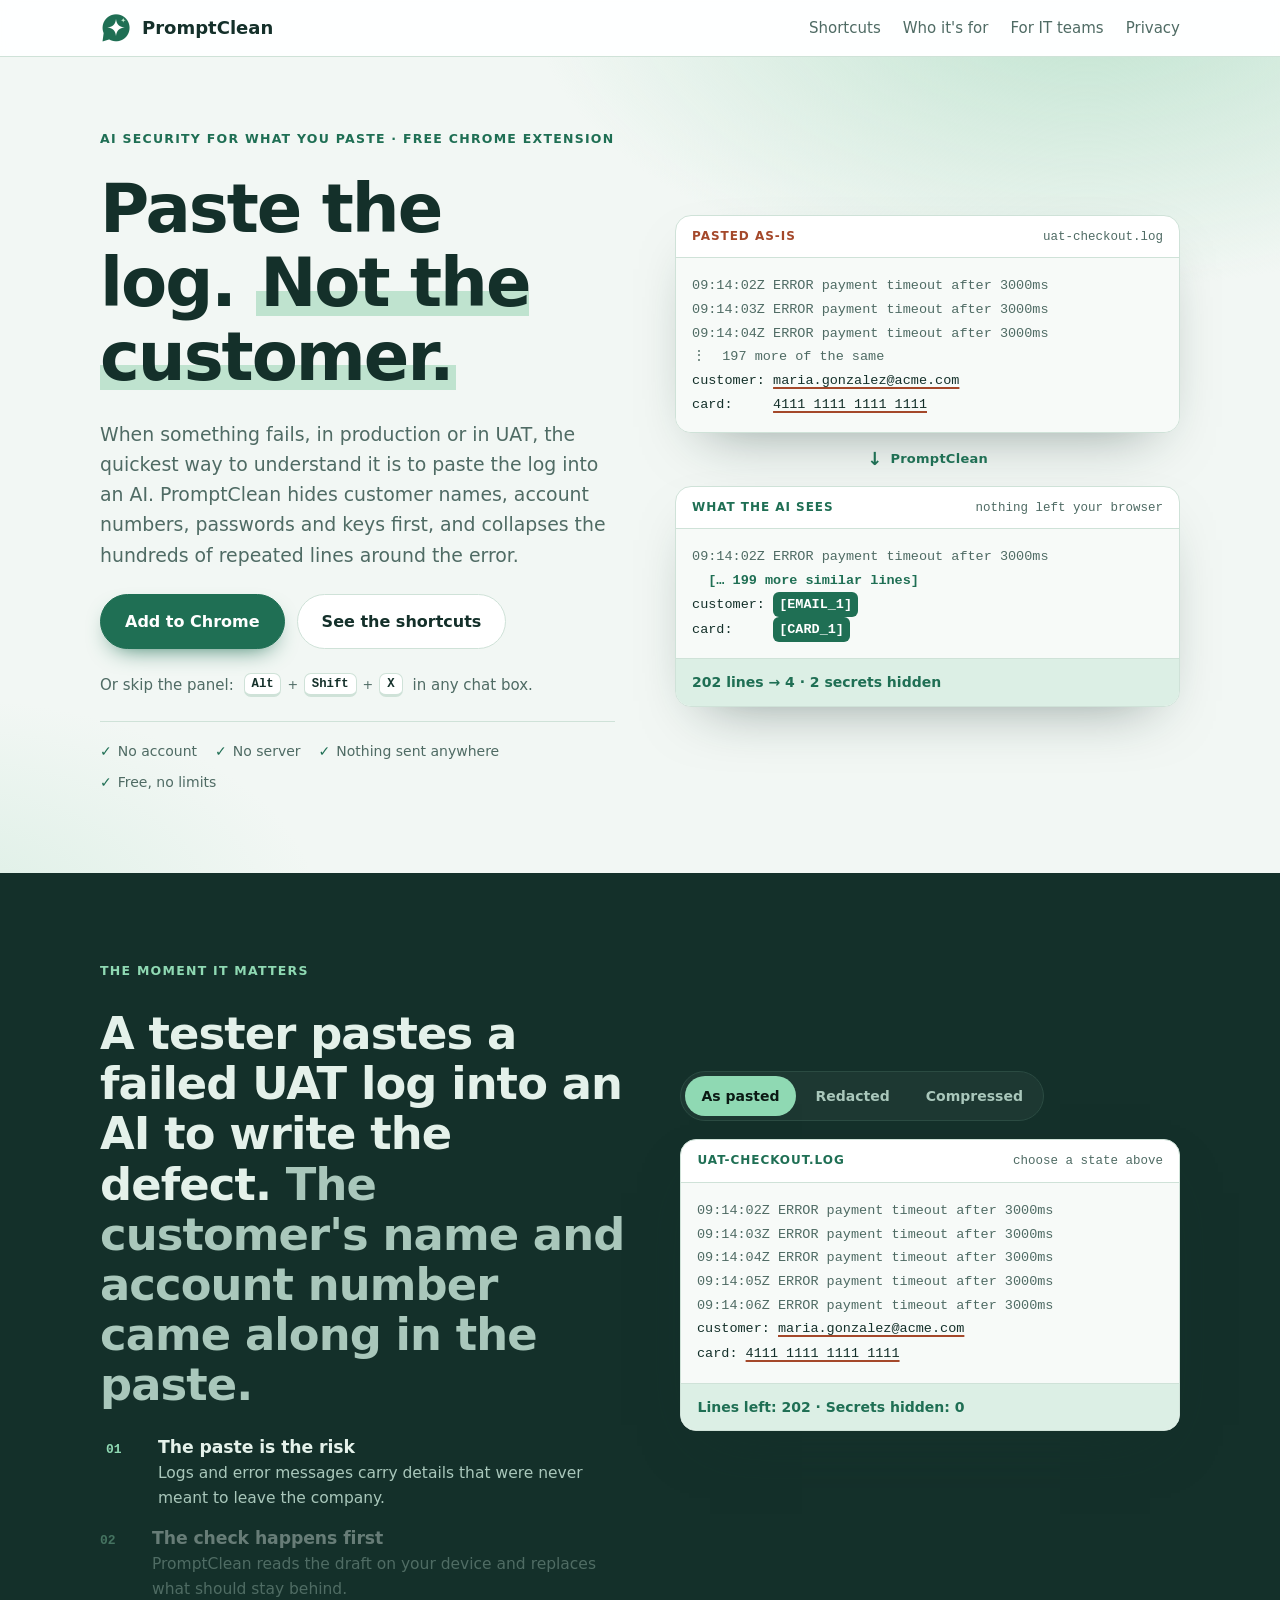
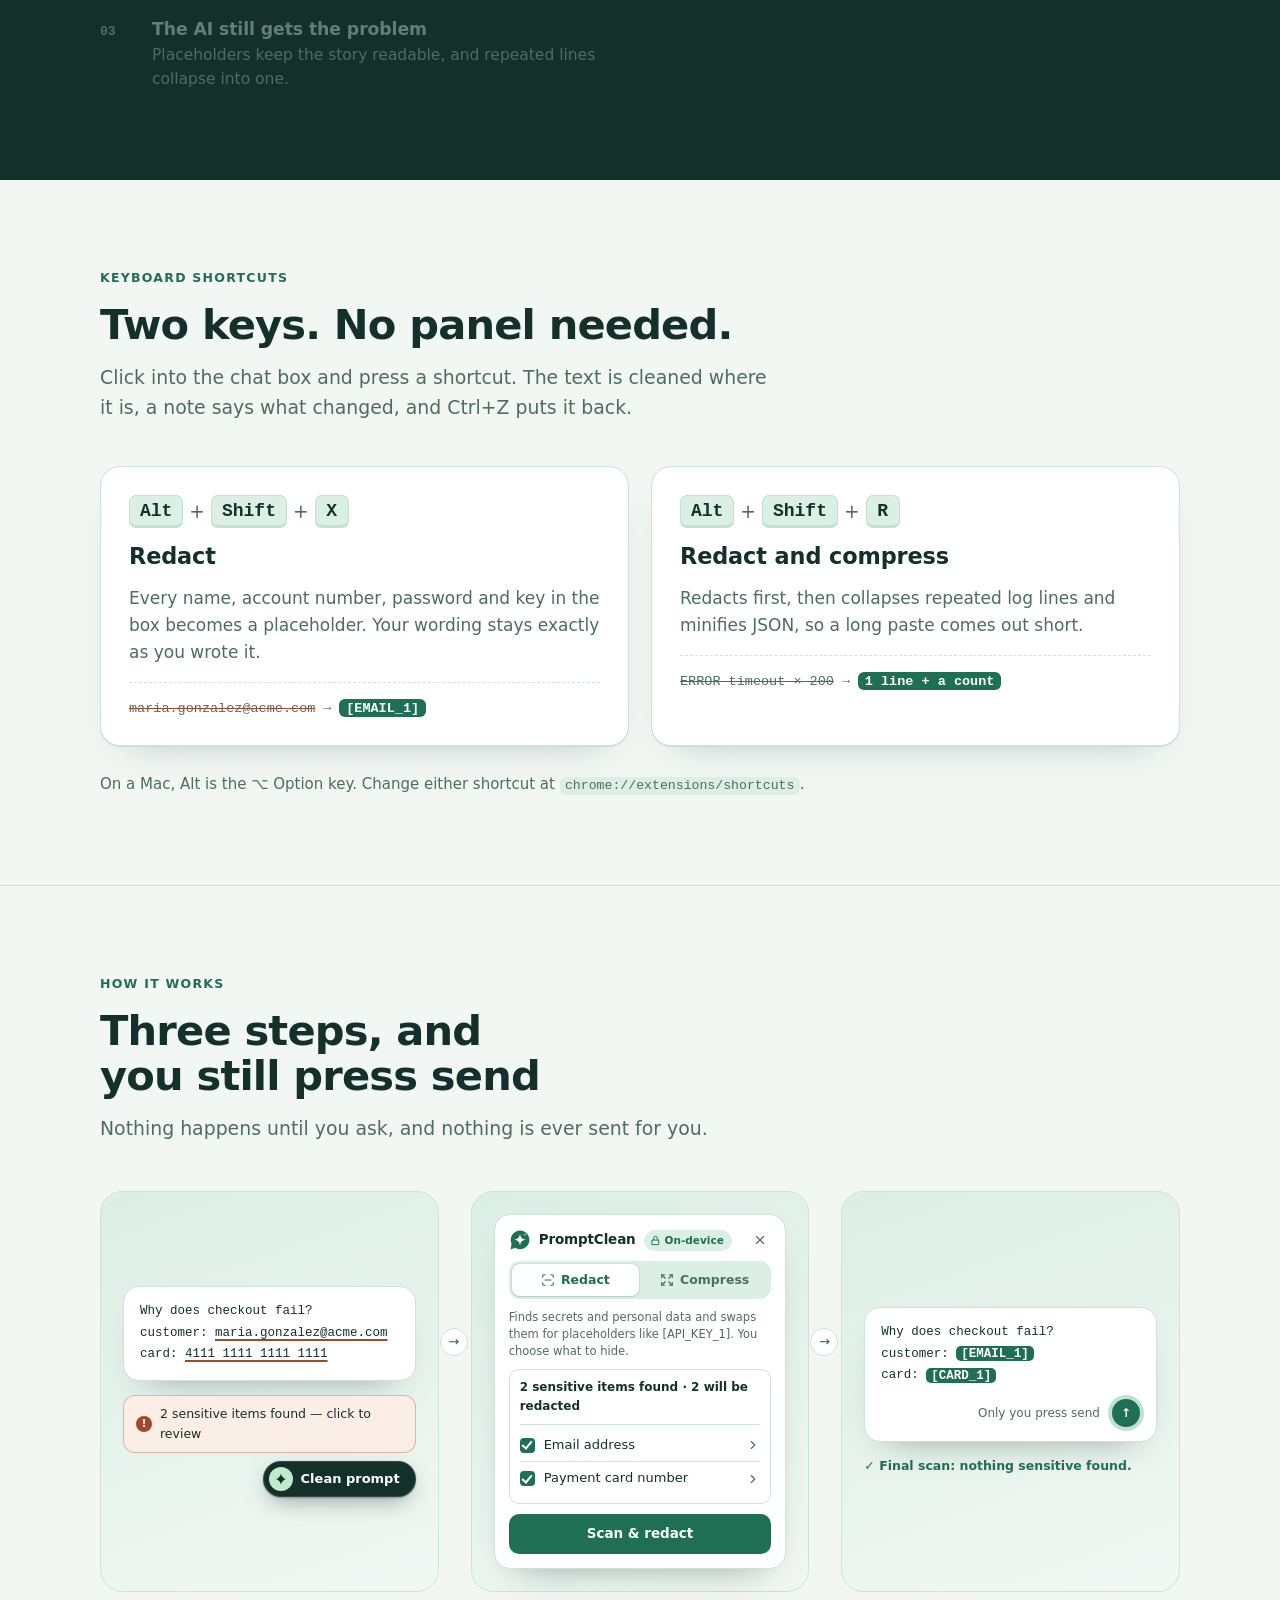
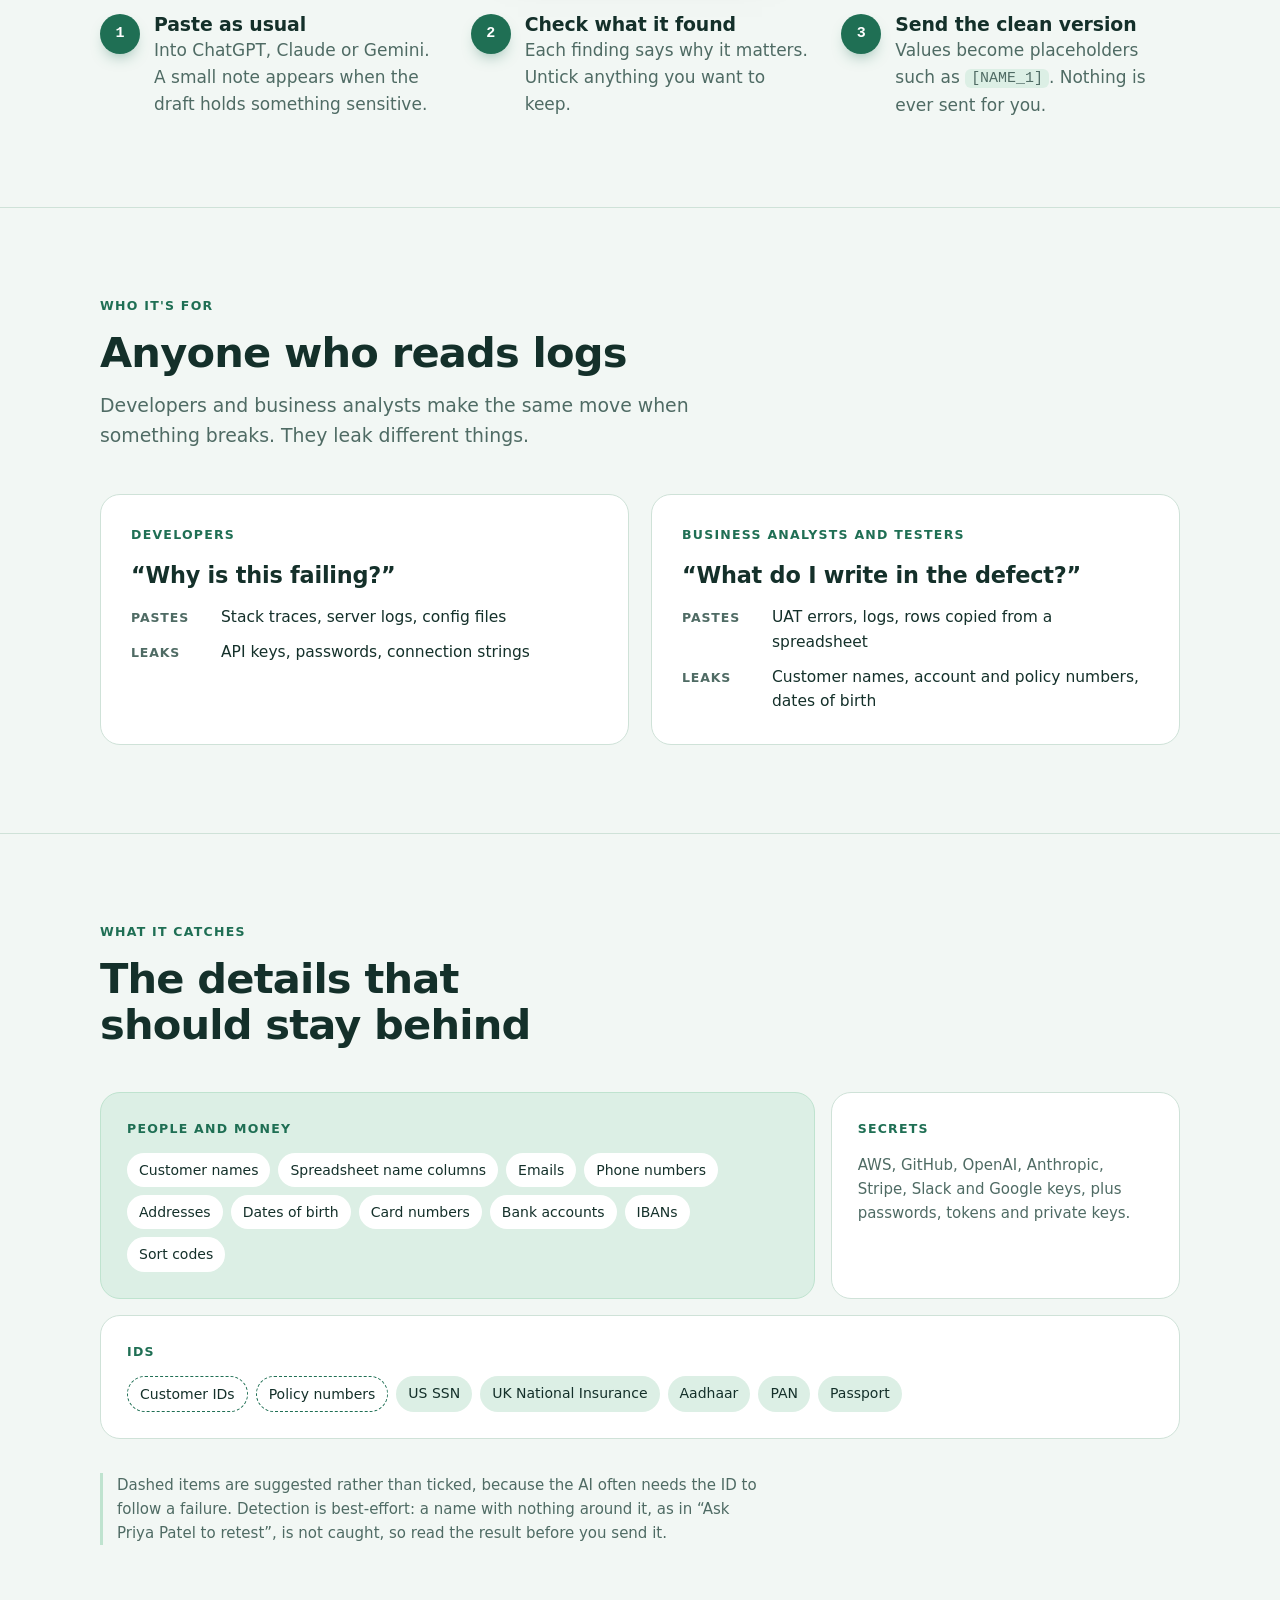
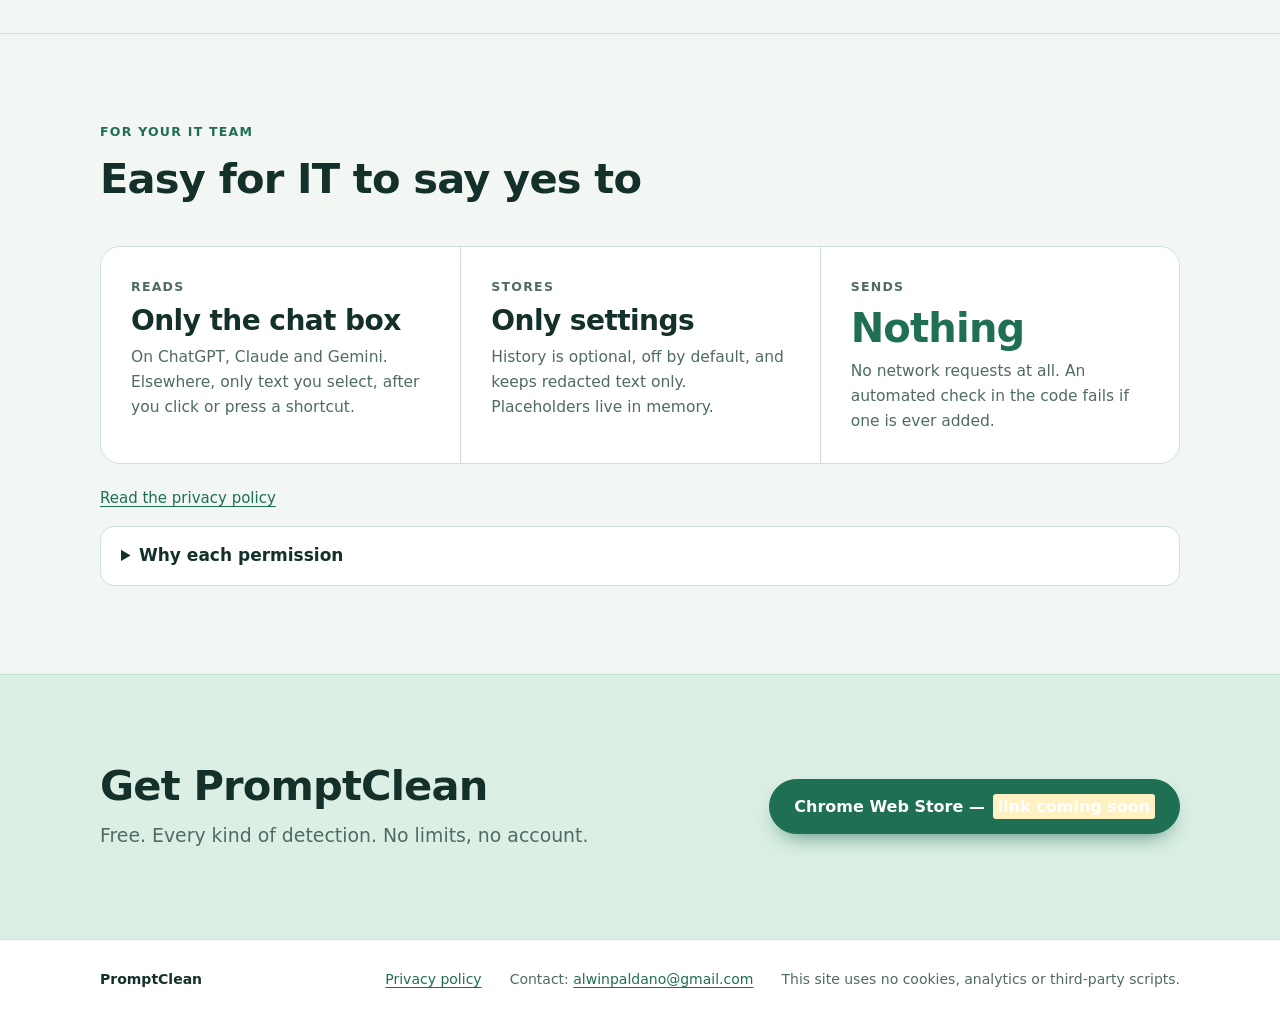
==== commit f1fec037: "Remove the source link, account and analytics lines" ====
--- a/index.html
+++ b/index.html
@@ -238,7 +238,7 @@
           <div class="nothing"><p class="trio-label">Sends</p><p class="trio-big">Nothing</p><p>No network requests at all. An automated check in the code fails if one is ever added.</p></div>
         </div>
         <div class="it-more">
-          <p class="it-line"><span><strong>Account:</strong> none</span><span><strong>Analytics:</strong> none</span><span><strong>Source:</strong> <span class="todo">link once published</span></span><span><a href="privacy.html">Read the privacy policy</a></span></p>
+          <p class="it-line"><span><a href="privacy.html">Read the privacy policy</a></span></p>
           <details>
             <summary>Why each permission</summary>
             <div class="table-scroll">
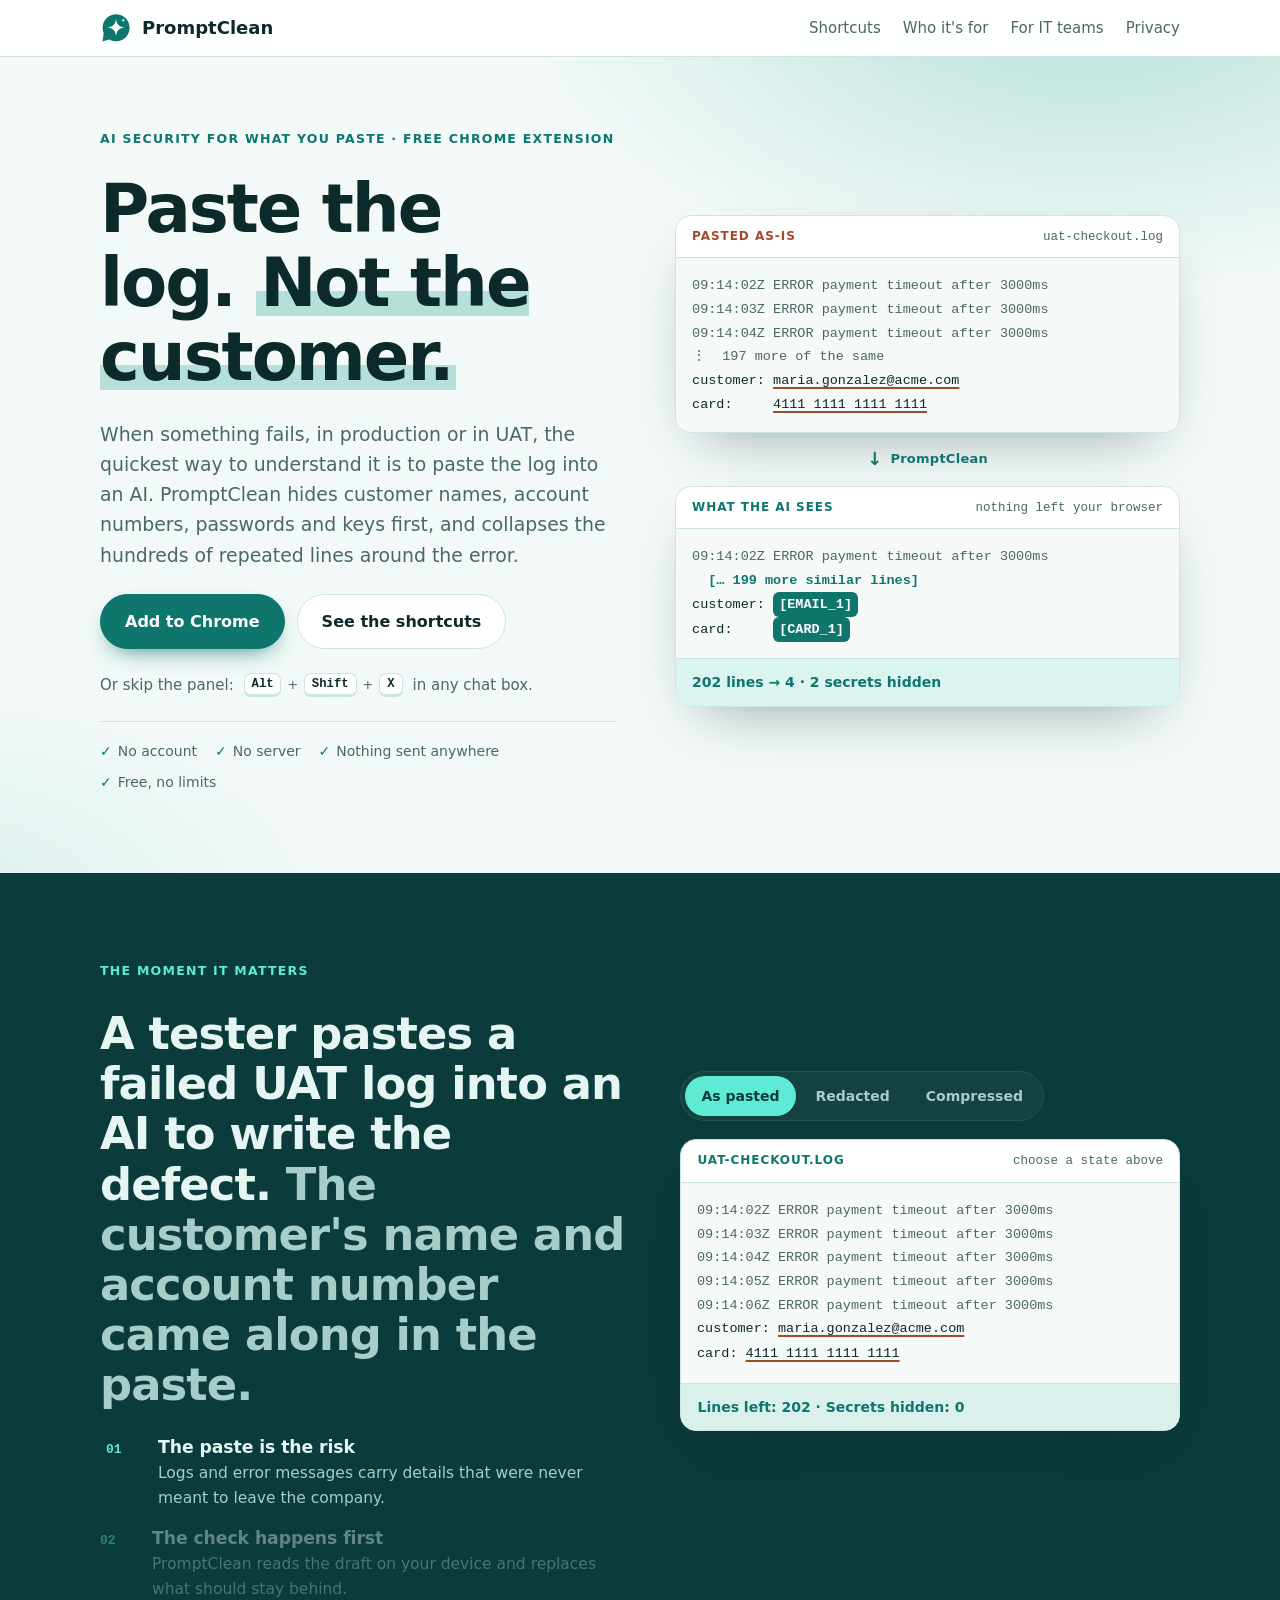
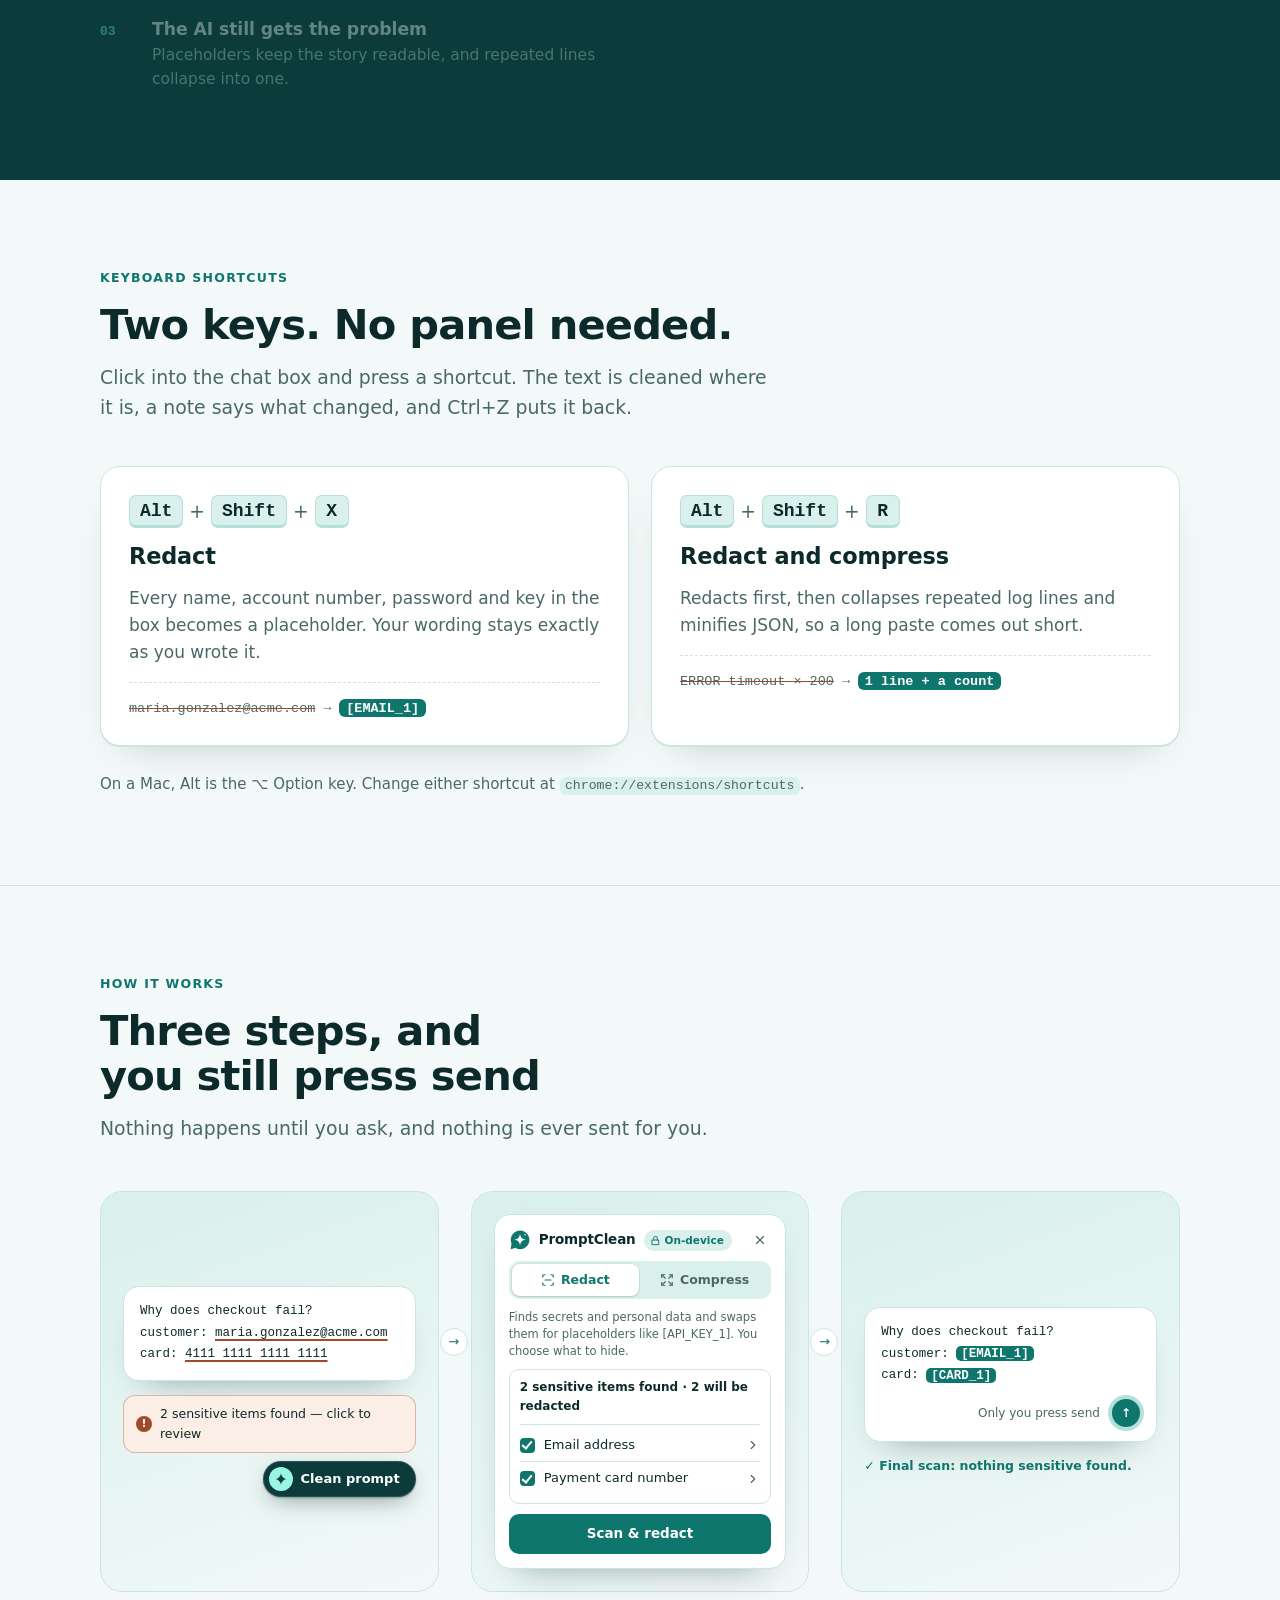
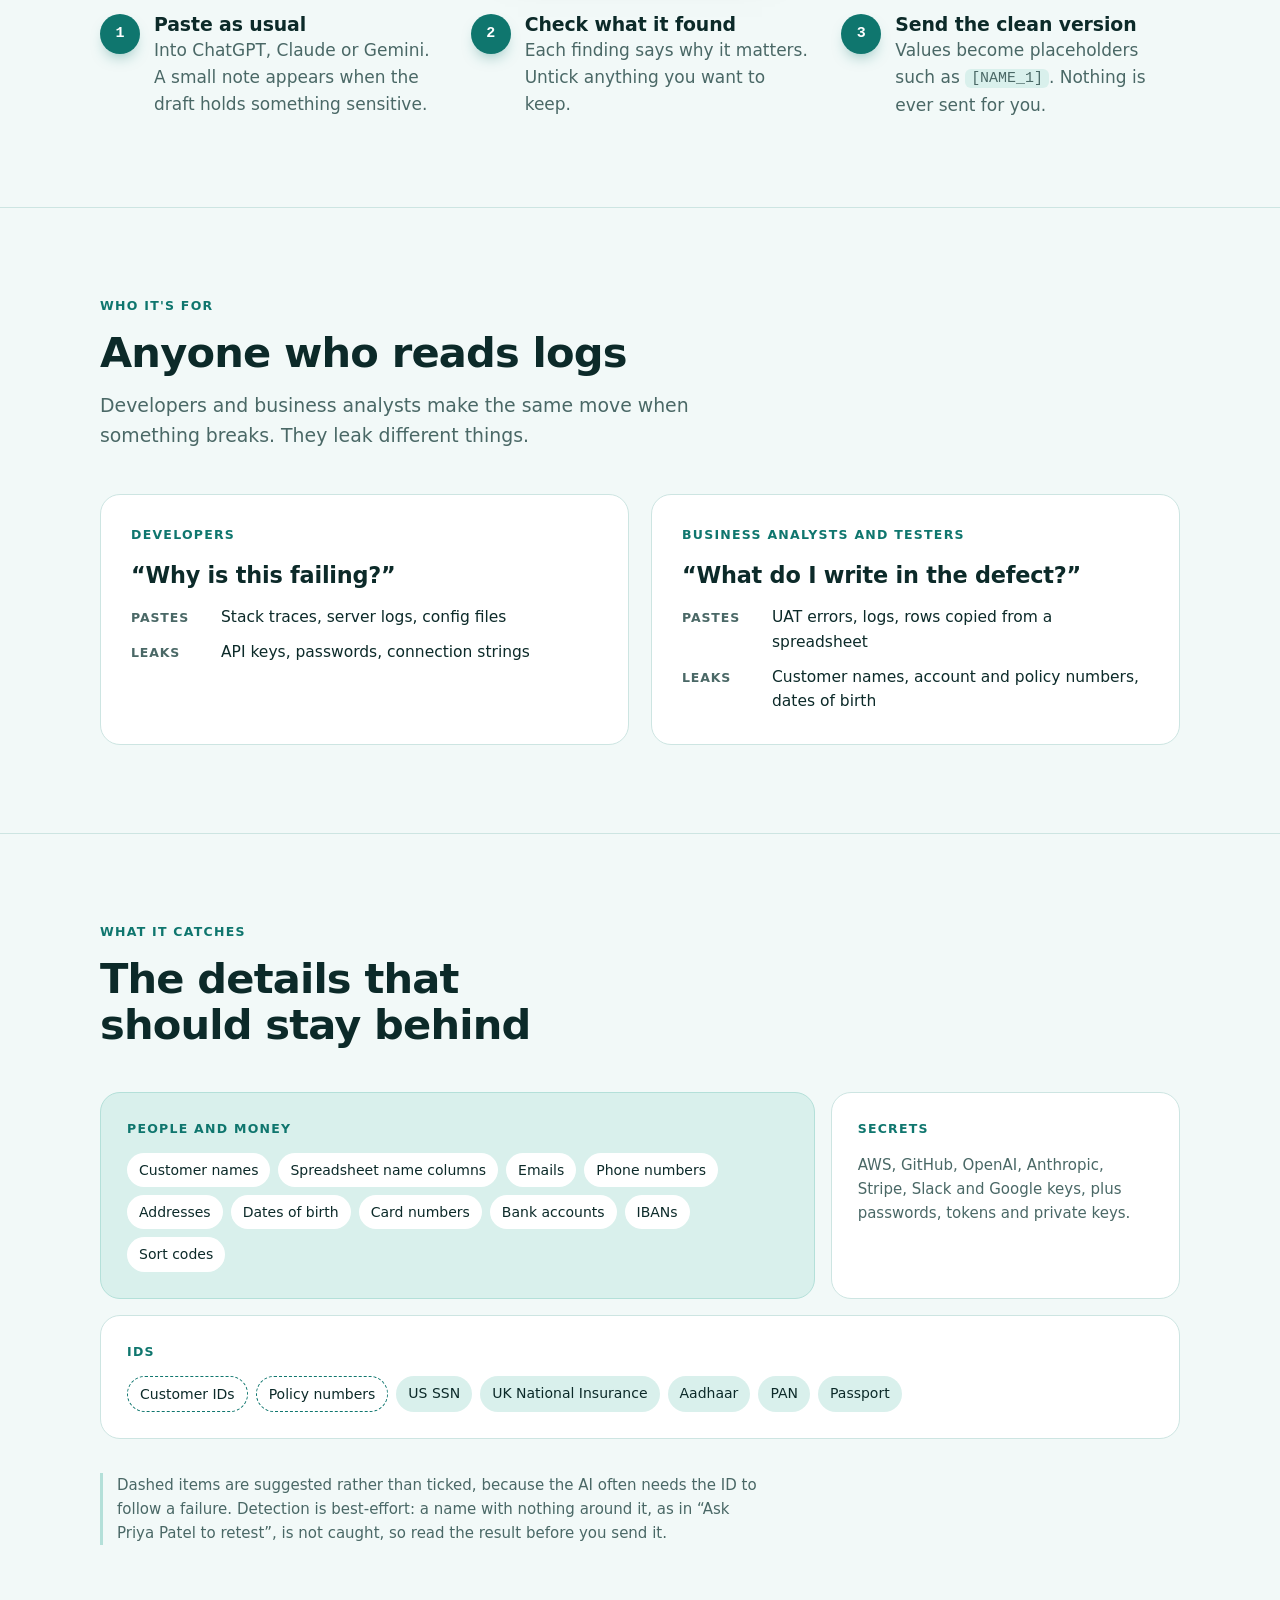
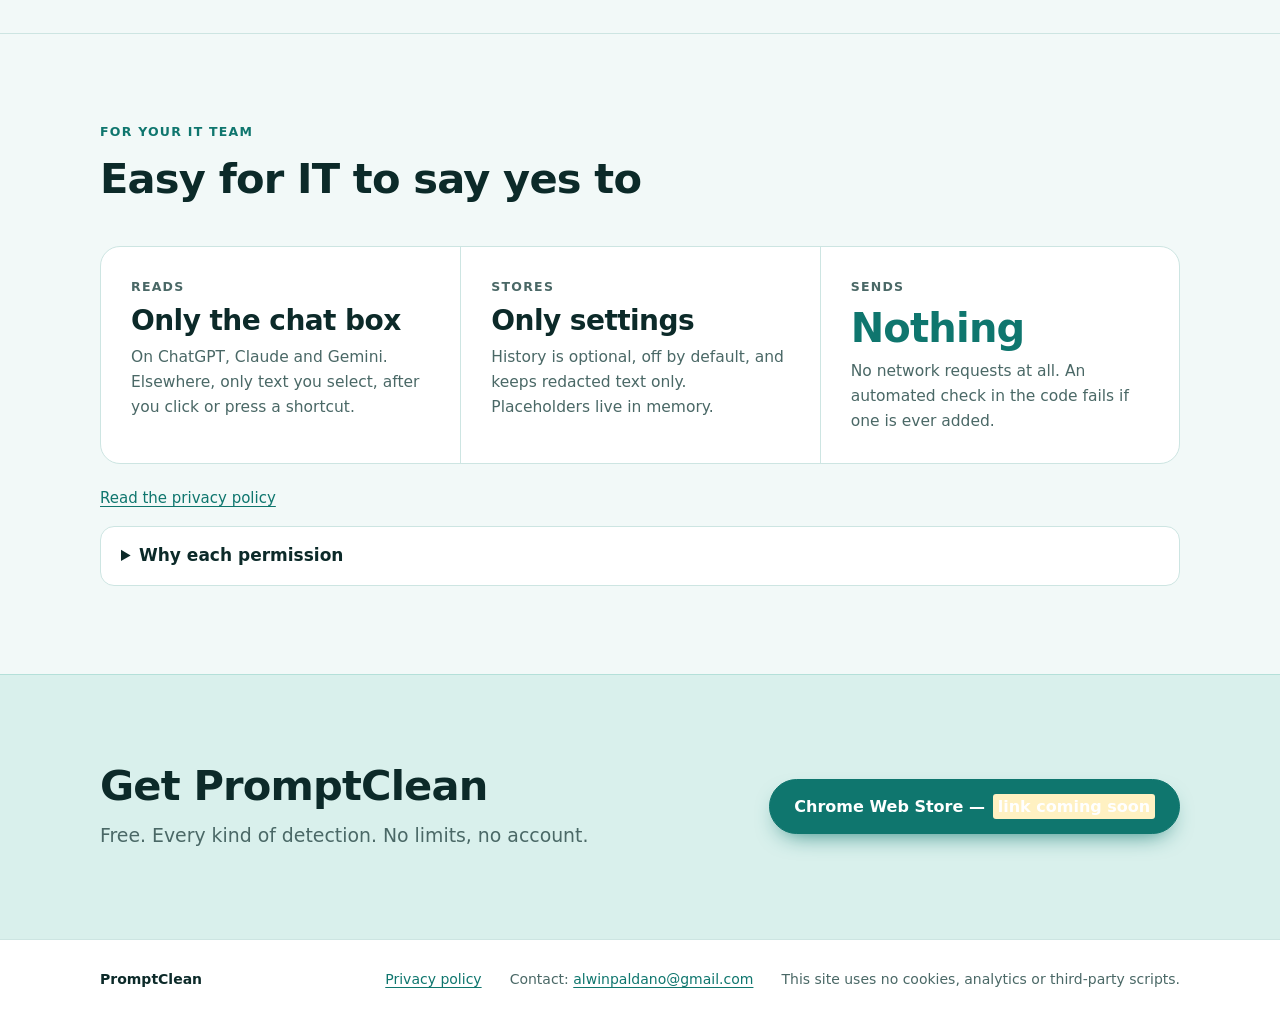
==== commit 0bb697f6: "Switch the site to the teal palette" ====
--- a/index.html
+++ b/index.html
@@ -6,7 +6,7 @@
   <title>PromptClean — AI security for what you paste</title>
   <meta name="description" content="AI security for what you paste. A free Chrome extension that hides customer data and secrets in logs before they reach ChatGPT, Claude or Gemini, and collapses the repeated lines. Two keyboard shortcuts, no account, nothing sent anywhere.">
   <link rel="icon" type="image/png" href="assets/favicon.png">
-  <link rel="stylesheet" href="assets/style.css?v=5">
+  <link rel="stylesheet" href="assets/style.css?v=8">
 </head>
 <body>
   <a href="#main" class="skip">Skip to content</a>
--- a/assets/style.css
+++ b/assets/style.css
@@ -1,14 +1,15 @@
-/* PromptClean site: the "Clean room" palette from the extension (white and mint, deep green, dark-green
-   ink). System fonts only and no scripts, so the site makes no requests to anyone else.
+/* PromptClean site: the "Teal" palette (soft teal-white, deep teal for actions and good outcomes, near-black
+   teal ink and band). System fonts only and no scripts, so the site makes no requests to anyone else.
 
    Motion is CSS only and never hides content: the page is complete at rest. Scroll-linked motion only
    slides elements a little, and only where the browser supports it and the reader has not asked for
    less motion. */
 :root {
-  --bg: #f2f7f4; --surface: #ffffff; --ink: #14302a; --muted: #4f6b64; --line: #cfe2d8;
-  --accent: #1f6f54; --accent-ink: #ffffff; --mint: #dcefe5; --mint-deep: #bfe3cf; --risk: #a4482a; --risk-bg: #fbeee7;
-  --band: #14302a; --band-ink: #e4f1ea; --band-muted: #a9c7bb; --band-line: #2b4b42; --band-accent: #8fd9b3;
-  --code-bg: #f7faf8; --todo: #fff1c2;
+  --bg: #f2f9f8; --surface: #ffffff; --ink: #0c2a29; --muted: #4a6866; --line: #cde5e2;
+  --accent: #0f766e; --accent-ink: #ffffff; --mint: #d9f0ec; --mint-deep: #b4e0d9; --risk: #a4482a; --risk-bg: #fbeee7;
+  --ok: #0f766e; --ok-bg: #dcf4f0;
+  --band: #0b3b3a; --band-ink: #e4f5f2; --band-muted: #a6cdc8; --band-line: #1f5553; --band-accent: #5eead4;
+  --code-bg: #f5faf9; --todo: #fff1c2;
   --sans: system-ui, -apple-system, "Segoe UI", Roboto, "Helvetica Neue", Arial, sans-serif;
   --mono: ui-monospace, "SF Mono", Menlo, Consolas, "Liberation Mono", monospace;
   --radius: 16px;
@@ -71,22 +72,22 @@
 .hero h1 mark { background: linear-gradient(transparent 60%, var(--mint-deep) 60% 92%, transparent 92%); color: inherit; padding: 0 0.06em; border-radius: 2px; }
 .hero-shortcut { font-size: 15px; color: var(--muted); display: flex; align-items: center; gap: 10px; flex-wrap: wrap; }
 .facts-strip { display: flex; flex-wrap: wrap; gap: 8px 18px; font-size: 14px; color: var(--muted); padding-top: 18px; border-top: 1px solid var(--line); }
-.facts-strip span::before { content: "✓"; color: var(--accent); font-weight: 700; margin-right: 6px; }
+.facts-strip span::before { content: "✓"; color: var(--ok); font-weight: 700; margin-right: 6px; }
 @media (max-width: 920px) { .hero .wrap { grid-template-columns: minmax(0, 1fr); gap: 48px; } }
 
 /* the before/after, drawn in HTML so it stays readable at any width */
 .demo { display: flex; flex-direction: column; gap: 12px; }
-.pane { background: var(--surface); border: 1px solid var(--line); border-radius: var(--radius); overflow: hidden; box-shadow: 0 24px 60px -30px rgba(20, 48, 42, 0.5); }
+.pane { background: var(--surface); border: 1px solid var(--line); border-radius: var(--radius); overflow: hidden; box-shadow: 0 24px 60px -30px rgba(12, 42, 41, 0.5); }
 .pane-head { display: flex; align-items: center; justify-content: space-between; gap: 12px; padding: 11px 16px; border-bottom: 1px solid var(--line); font-size: 12px; font-weight: 750; letter-spacing: 0.08em; text-transform: uppercase; }
 .pane-head .file { font: 500 12.5px var(--mono); letter-spacing: 0; text-transform: none; color: var(--muted); }
 .pane.before .pane-head { color: var(--risk); }
-.pane.after .pane-head { color: var(--accent); }
+.pane.after .pane-head { color: var(--ok); }
 .pane pre { margin: 0; padding: 16px; font: 13.5px/1.75 var(--mono); background: var(--code-bg); overflow-x: auto; color: var(--ink); }
 .pane .dim { color: var(--muted); }
 .pane .exposed { color: var(--ink); text-decoration: underline 2px var(--risk); text-underline-offset: 3px; }
 .pane .ph { background: var(--accent); color: var(--accent-ink); border-radius: 6px; padding: 0.05em 0.45em; font-weight: 650; display: inline-block; transform-origin: left center; }
 .pane .collapsed { color: var(--accent); font-weight: 650; }
-.pane-foot { padding: 12px 16px; font-size: 14px; font-weight: 700; color: var(--accent); border-top: 1px solid var(--line); background: var(--mint); }
+.pane-foot { padding: 12px 16px; font-size: 14px; font-weight: 700; color: var(--ok); border-top: 1px solid var(--line); background: var(--ok-bg); }
 .demo-arrow { align-self: center; display: flex; align-items: center; gap: 8px; font-size: 13px; font-weight: 750; color: var(--accent); letter-spacing: 0.02em; }
 .demo-arrow::before { content: "↓"; font-size: 18px; }
 
@@ -99,7 +100,7 @@
 }
 .flow-step { display: flex; flex-direction: column; gap: 22px; position: relative; }
 .flow-ui { background: linear-gradient(160deg, var(--mint) 0%, var(--bg) 100%); border: 1px solid var(--line); border-radius: 22px; padding: 22px; min-height: 280px; display: flex; flex-direction: column; justify-content: center; gap: 14px; }
-.mock { background: var(--surface); border: 1px solid var(--line); border-radius: 16px; box-shadow: 0 18px 36px -24px rgba(20, 48, 42, 0.5); }
+.mock { background: var(--surface); border: 1px solid var(--line); border-radius: 16px; box-shadow: 0 18px 36px -24px rgba(12, 42, 41, 0.5); }
 .composer { padding: 14px 16px; }
 .draft { font: 12.5px/1.75 var(--mono); color: var(--ink); margin: 0; overflow-wrap: anywhere; }
 .draft .u { text-decoration: underline 2px var(--risk); text-underline-offset: 3px; }
@@ -107,8 +108,8 @@
 .mock-floats { display: flex; flex-direction: column; align-items: flex-end; gap: 8px; }
 .hint-chip { display: inline-flex; align-items: center; gap: 8px; background: var(--risk-bg); color: var(--ink); border: 1px solid color-mix(in srgb, var(--risk) 35%, transparent); border-radius: 12px; padding: 8px 12px; font-size: 12.5px; }
 .hint-chip i { font-style: normal; flex: none; width: 16px; height: 16px; border-radius: 50%; background: var(--risk); color: #fff; font: 700 11px/16px var(--sans); text-align: center; }
-.fab-pill { display: inline-flex; align-items: center; gap: 8px; background: #14302a; color: #fff; border: 1px solid rgba(255, 255, 255, 0.12); border-radius: 999px; padding: 5px 15px 5px 5px; font-weight: 650; font-size: 13px; box-shadow: 0 1px 2px rgba(8, 24, 20, 0.3), 0 8px 24px -8px rgba(8, 24, 20, 0.5); }
-.fab-pill .mark { display: grid; place-items: center; width: 24px; height: 24px; border-radius: 50%; background: #bfeccf; color: #14302a; }
+.fab-pill { display: inline-flex; align-items: center; gap: 8px; background: #0b3b3a; color: #fff; border: 1px solid rgba(255, 255, 255, 0.12); border-radius: 999px; padding: 5px 15px 5px 5px; font-weight: 650; font-size: 13px; box-shadow: 0 1px 2px rgba(6, 30, 29, 0.3), 0 8px 24px -8px rgba(6, 30, 29, 0.5); }
+.fab-pill .mark { display: grid; place-items: center; width: 24px; height: 24px; border-radius: 50%; background: #99f6e4; color: #0b3b3a; }
 .panel { padding: 14px; display: flex; flex-direction: column; gap: 10px; }
 .p-head { display: flex; align-items: center; gap: 8px; font-size: 13.5px; }
 .p-head img { border-radius: 5px; }
@@ -118,7 +119,7 @@
 .p-pill svg, .p-x svg, .p-tabs svg, .p-rows svg, .fab-pill svg { flex: none; display: block; }
 .p-tabs { display: flex; gap: 2px; padding: 3px; background: var(--mint); border-radius: 11px; font-size: 12.5px; font-weight: 600; }
 .p-tabs span { flex: 1; display: flex; align-items: center; justify-content: center; gap: 6px; padding: 6px; border-radius: 8px; color: var(--muted); }
-.p-tabs .on { background: var(--surface); color: var(--accent); box-shadow: 0 1px 2px rgba(18, 48, 42, 0.14), 0 0 0 1px var(--line); }
+.p-tabs .on { background: var(--surface); color: var(--accent); box-shadow: 0 1px 2px rgba(12, 42, 41, 0.14), 0 0 0 1px var(--line); }
 .p-intro { margin: 0; font-size: 11.5px; line-height: 1.45; color: var(--muted); }
 .p-card { border: 1px solid var(--line); border-radius: 10px; padding: 8px 10px; background: var(--surface); }
 .p-count { font-size: 12px; font-weight: 650; margin: 0 0 4px; padding-bottom: 7px; border-bottom: 1px solid var(--line); }
@@ -132,7 +133,7 @@
 .p-btn { background: var(--accent); color: var(--accent-ink); text-align: center; border-radius: 10px; padding: 9px; font-weight: 650; font-size: 13.5px; }
 .c-foot { display: flex; align-items: center; justify-content: flex-end; gap: 12px; margin-top: 12px; font-size: 12px; color: var(--muted); }
 .send { width: 28px; height: 28px; border-radius: 50%; background: var(--accent); color: var(--accent-ink); display: grid; place-items: center; font-weight: 700; box-shadow: 0 0 0 4px var(--mint-deep); }
-.ok-line { margin: 0; color: var(--accent); font-size: 12.5px; font-weight: 650; }
+.ok-line { margin: 0; color: var(--ok); font-size: 12.5px; font-weight: 650; }
 .flow-text { display: grid; grid-template-columns: 40px minmax(0, 1fr); gap: 2px 14px; align-items: start; align-content: start; }
 .flow-n { grid-row: 1 / span 2; width: 40px; height: 40px; border-radius: 50%; background: var(--accent); color: var(--accent-ink); font: 700 15px var(--mono); display: grid; place-items: center; box-shadow: 0 8px 18px -10px var(--accent); }
 .flow-text h3 { font-size: 1.18rem; align-self: center; }
@@ -143,7 +144,7 @@
 }
 @media (hover: hover) and (pointer: fine) and (prefers-reduced-motion: no-preference) {
   .flow-ui { transition: transform 200ms var(--ease-out), box-shadow 200ms var(--ease-out); }
-  .flow-step:hover .flow-ui { transform: translateY(-3px); box-shadow: 0 22px 40px -28px rgba(20, 48, 42, 0.55); }
+  .flow-step:hover .flow-ui { transform: translateY(-3px); box-shadow: 0 22px 40px -28px rgba(12, 42, 41, 0.55); }
 }
 
 /* ---------- the moment it matters: switch the log between three states ----------
@@ -173,12 +174,13 @@
 .moment-steps h3 { font-size: 1.08rem; }
 .moment-steps p { color: var(--band-muted); font-size: 15.5px; margin-top: 4px; }
 .moment .pane-head { color: var(--accent); }
-.moment .pane-foot { font-variant-numeric: tabular-nums; }
+/* this foot starts in the exposed state ("Secrets hidden: 0"), so it stays violet rather than the teal "all clear" */
+.moment .pane-foot { font-variant-numeric: tabular-nums; color: var(--accent); background: var(--mint); }
 
 .seg { position: relative; display: inline-flex; flex-wrap: wrap; gap: 4px; padding: 4px; border: 1px solid var(--band-line); border-radius: 999px; background: rgba(255, 255, 255, 0.04); margin-bottom: 18px; }
 .seg input { position: absolute; left: 0; top: 0; opacity: 0; width: 1px; height: 1px; margin: 0; }
 .seg label { padding: 9px 16px; border-radius: 999px; font-weight: 650; font-size: 14px; color: var(--band-muted); cursor: pointer; }
-.seg input:checked + label { background: var(--band-accent); color: #0b1a14; }
+.seg input:checked + label { background: var(--band-accent); color: #0b3b3a; }
 .seg input:focus-visible + label { outline: 3px solid var(--band-accent); outline-offset: 2px; }
 
 .lp-body { padding: 16px; font: 13.5px/1.75 var(--mono); background: var(--code-bg); color: var(--ink); contain: layout paint; }
@@ -222,7 +224,7 @@
 
 /* ---------- shortcuts ---------- */
 .keys { display: grid; grid-template-columns: repeat(auto-fit, minmax(300px, 1fr)); gap: 22px; margin-top: 44px; }
-.key-card { border: 1px solid var(--line); border-radius: 20px; padding: 28px; display: flex; flex-direction: column; gap: 16px; background: var(--surface); box-shadow: 0 1px 0 var(--line), 0 18px 40px -28px rgba(20, 48, 42, 0.35); }
+.key-card { border: 1px solid var(--line); border-radius: 20px; padding: 28px; display: flex; flex-direction: column; gap: 16px; background: var(--surface); box-shadow: 0 1px 0 var(--line), 0 18px 40px -28px rgba(12, 42, 41, 0.35); }
 .key-card .combo { font-size: 22px; }
 .key-card kbd { background: var(--mint); color: var(--ink); border-color: var(--mint-deep); }
 .key-card h3 { font-size: 1.4rem; }
@@ -262,7 +264,7 @@
 .trio > div:first-child { border-left: none; }
 .trio-label { font-size: 12.5px; font-weight: 700; letter-spacing: 0.1em; text-transform: uppercase; color: var(--muted); }
 .trio-big { font-size: 1.75rem; font-weight: 750; letter-spacing: -0.02em; line-height: 1.15; }
-.trio .nothing .trio-big { color: var(--accent); font-size: 2.5rem; }
+.trio .nothing .trio-big { color: var(--ok); font-size: 2.5rem; }
 .trio p:last-child { color: var(--muted); font-size: 15.5px; }
 @media (max-width: 780px) { .trio > div { border-left: none; border-top: 1px solid var(--line); } .trio > div:first-child { border-top: none; } }
 .it-more { margin-top: 22px; display: flex; flex-direction: column; gap: 16px; }
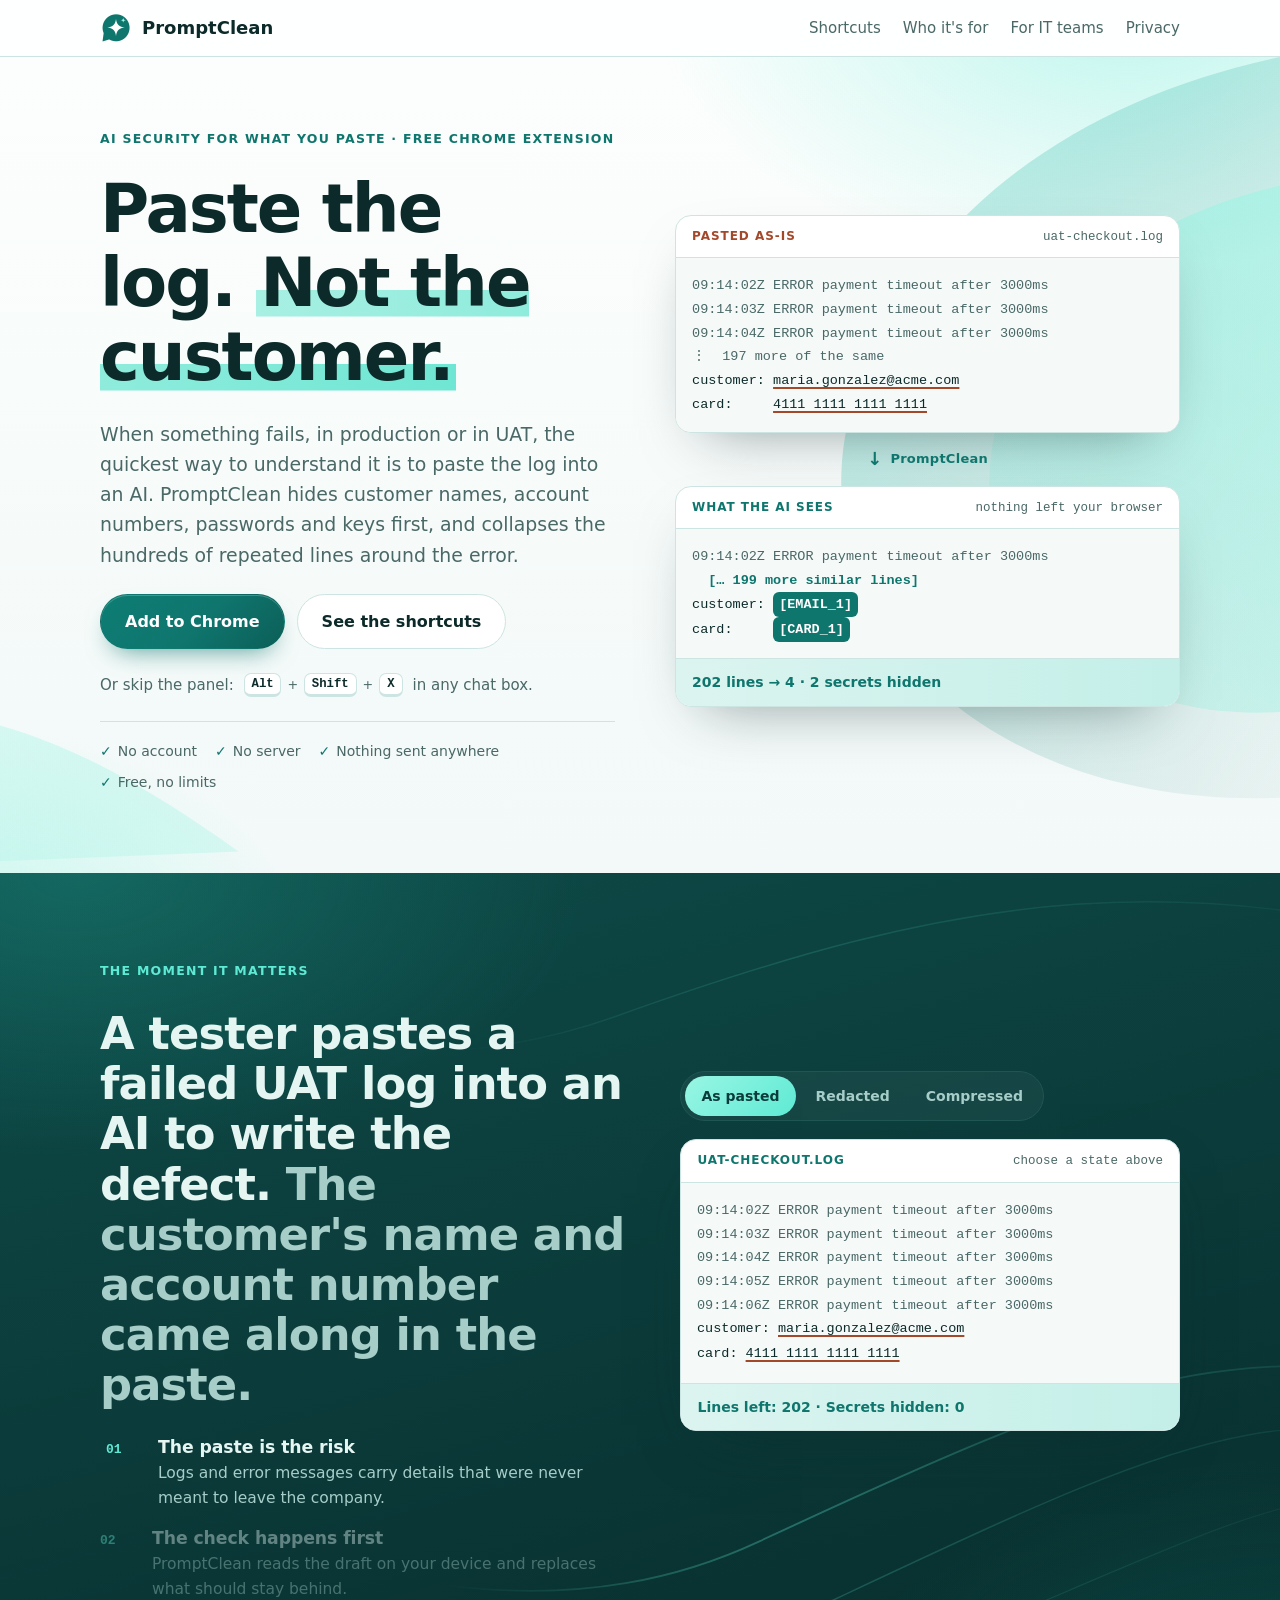
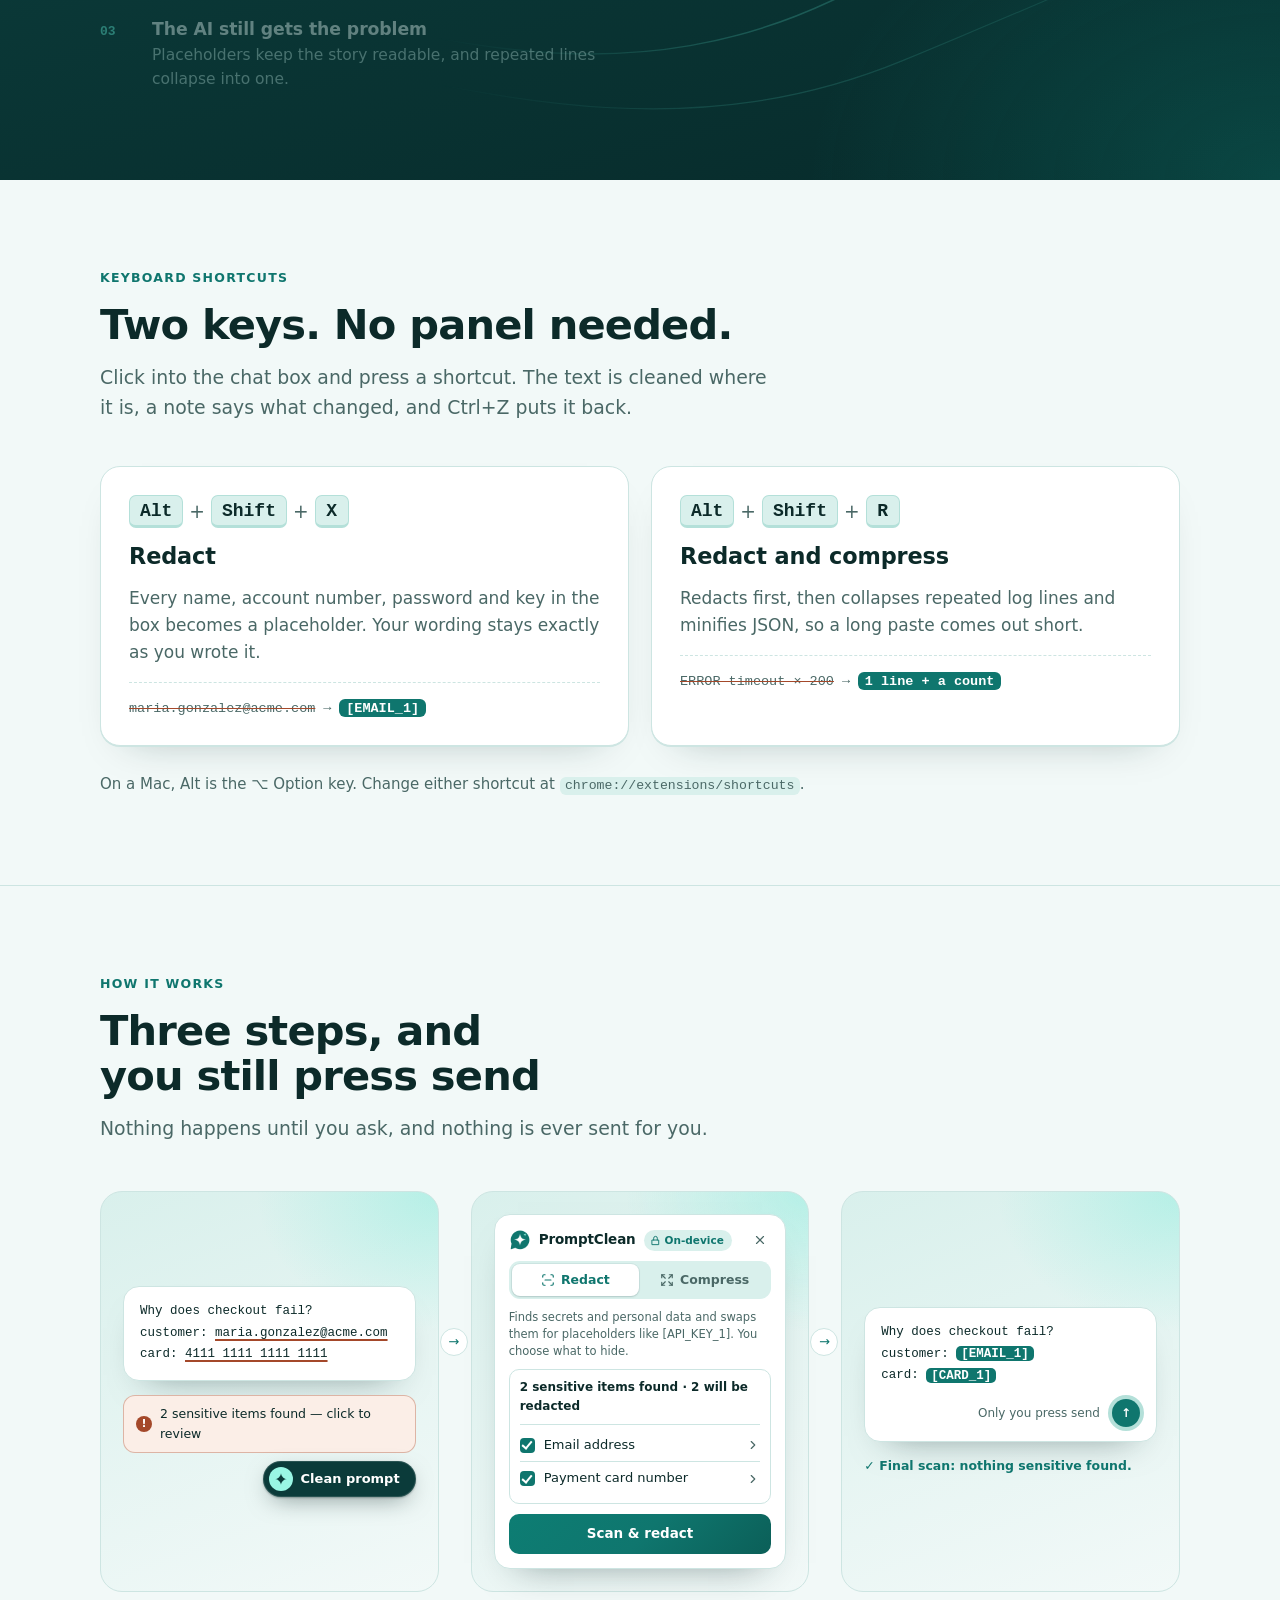
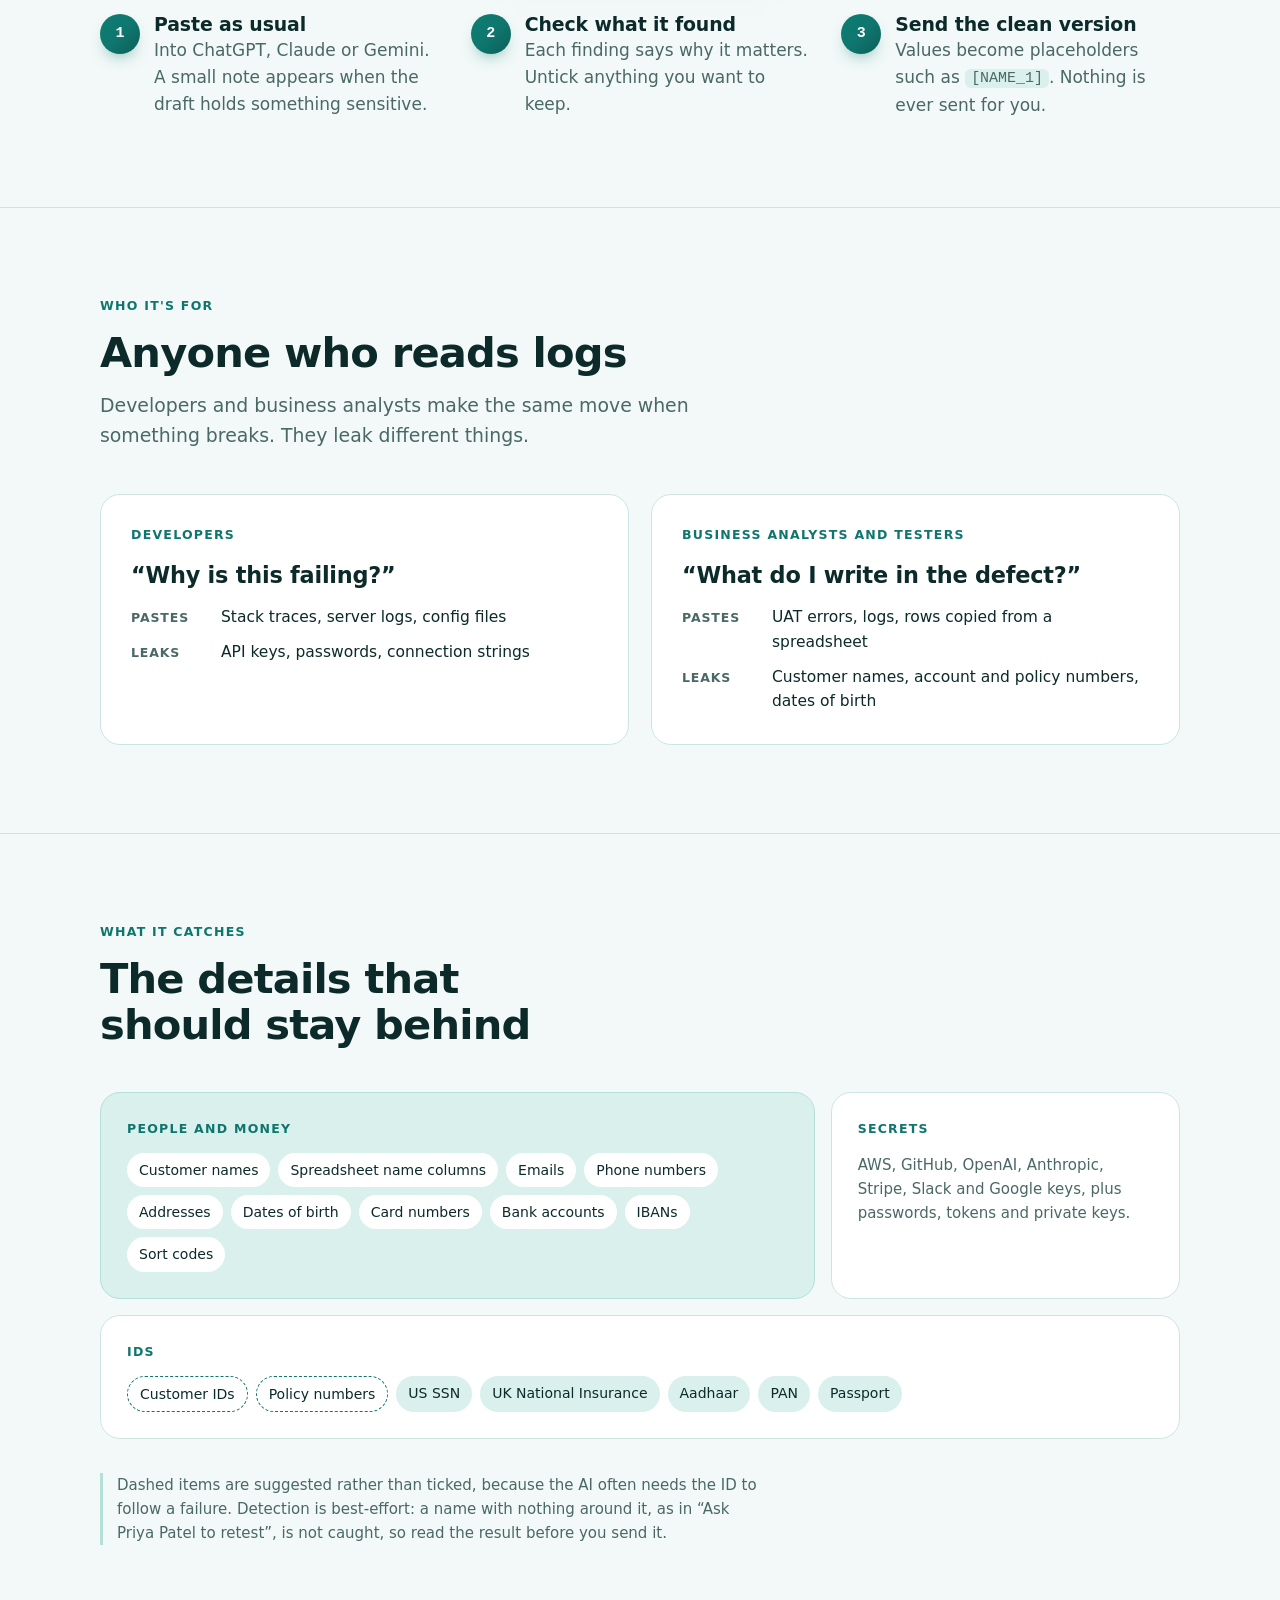
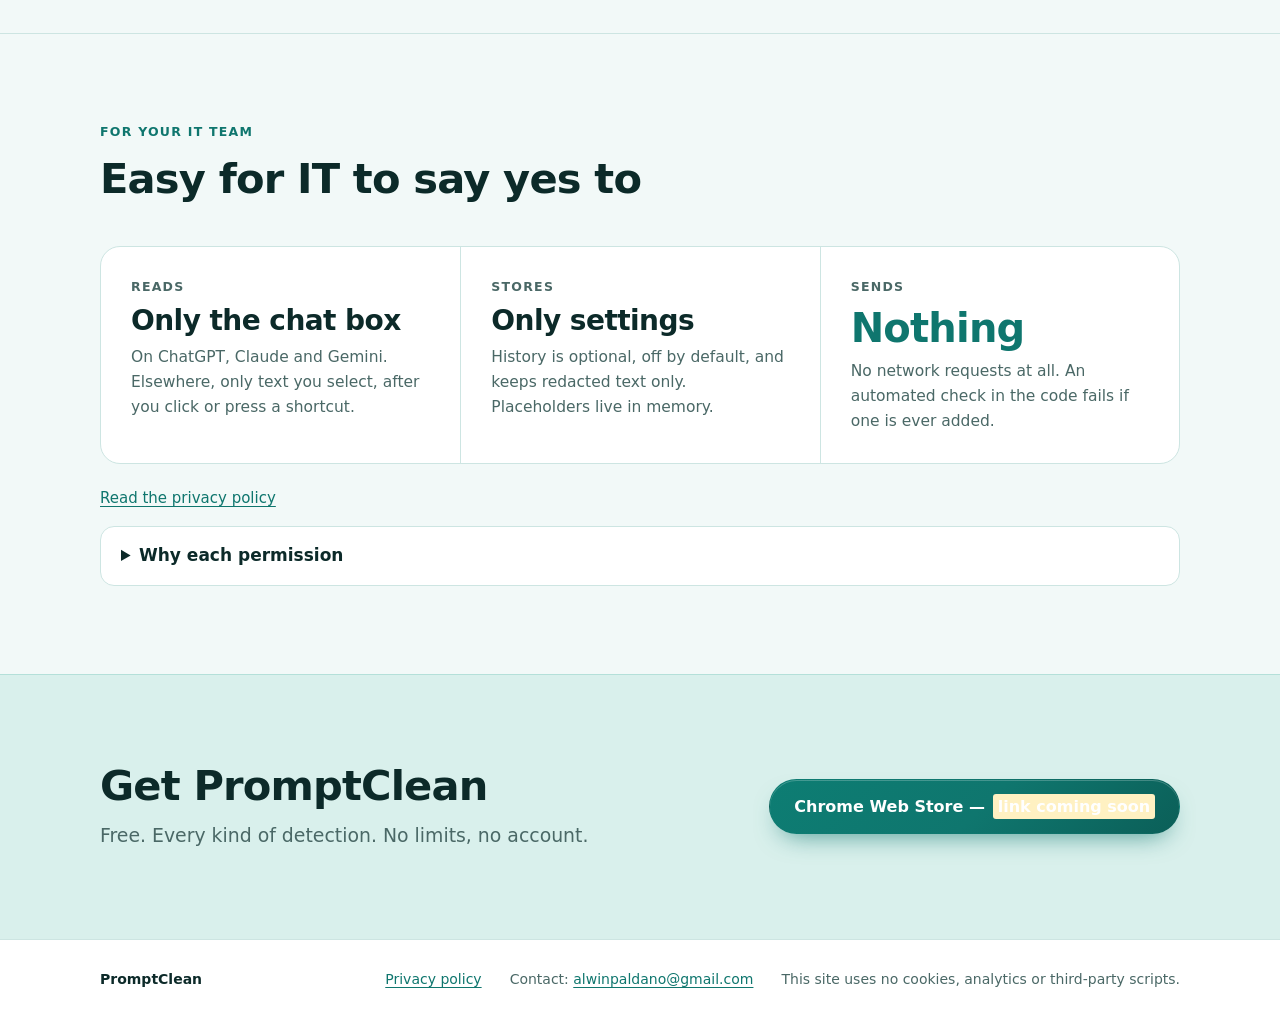
==== commit b30868ce: "Add teal gradients to the hero and dark band" ====
--- a/index.html
+++ b/index.html
@@ -6,7 +6,7 @@
   <title>PromptClean — AI security for what you paste</title>
   <meta name="description" content="AI security for what you paste. A free Chrome extension that hides customer data and secrets in logs before they reach ChatGPT, Claude or Gemini, and collapses the repeated lines. Two keyboard shortcuts, no account, nothing sent anywhere.">
   <link rel="icon" type="image/png" href="assets/favicon.png">
-  <link rel="stylesheet" href="assets/style.css?v=8">
+  <link rel="stylesheet" href="assets/style.css?v=9">
 </head>
 <body>
   <a href="#main" class="skip">Skip to content</a>
--- a/assets/style.css
+++ b/assets/style.css
@@ -353,3 +353,27 @@
   .site-header { position: static; }
   html { scroll-padding-top: 12px; }
 }
+
+/* ---------- gradients: soft teal swooshes in the hero, a deep teal gradient with faint curved light in the dark
+   band, and gradient buttons, step numbers and highlights. CSS and inline SVG only (no image requests). ---------- */
+:root { --grad-accent: linear-gradient(135deg, #0d7d73 0%, var(--accent) 52%, #0b5f58 100%); --grad-soft: linear-gradient(90deg, var(--ok-bg), #c3efe8); }
+.hero { position: relative; overflow: hidden; background:
+  radial-gradient(760px 420px at 88% -6%, rgba(94, 234, 212, 0.38), transparent 62%),
+  radial-gradient(560px 340px at -4% 108%, rgba(153, 246, 228, 0.5), transparent 62%),
+  linear-gradient(180deg, #fcfefd 0%, var(--bg) 100%); }
+.hero::before { content: ""; position: absolute; inset: 0; background: url("data:image/svg+xml,%3Csvg xmlns='http://www.w3.org/2000/svg' viewBox='0 0 1440 760' preserveAspectRatio='xMaxYMid slice'%3E %3Cdefs%3E %3ClinearGradient id='a' x1='0' y1='0' x2='1' y2='1'%3E%3Cstop offset='0' stop-color='%232dd4bf' stop-opacity='.34'/%3E%3Cstop offset='1' stop-color='%230f766e' stop-opacity='.05'/%3E%3C/linearGradient%3E %3ClinearGradient id='b' x1='1' y1='0' x2='0' y2='1'%3E%3Cstop offset='0' stop-color='%2399f6e4' stop-opacity='.55'/%3E%3Cstop offset='1' stop-color='%235eead4' stop-opacity='.06'/%3E%3C/linearGradient%3E %3C/defs%3E %3Cpath d='M1440 0 C1250 40 1090 150 1040 330 C990 520 1160 700 1440 690 Z' fill='url(%23a)'/%3E %3Cpath d='M1440 120 C1300 150 1180 250 1170 380 C1160 520 1280 620 1440 610 Z' fill='url(%23b)'/%3E %3Cpath d='M-20 640 C180 560 330 640 470 740 L-20 760 Z' fill='url(%23b)' opacity='.7'/%3E %3C/svg%3E") right center / cover no-repeat; pointer-events: none; }
+.hero .wrap { position: relative; }
+.hero h1 mark { background: linear-gradient(90deg, #a7f0e3, #6fe6d3) 0 90% / 100% 34% no-repeat; }
+.btn.primary { background: var(--grad-accent); border-color: transparent; box-shadow: 0 12px 26px -12px rgba(15, 118, 110, 0.75), inset 0 1px 0 rgba(255, 255, 255, 0.22); }
+.flow-n { background: var(--grad-accent); }
+.p-btn { background: var(--grad-accent); }
+.pane-foot { background: var(--grad-soft); }
+.flow-ui { background: radial-gradient(260px 200px at 100% 0%, rgba(94, 234, 212, 0.32), transparent 70%), linear-gradient(160deg, var(--mint) 0%, var(--bg) 100%); }
+.moment { position: relative; overflow: hidden; background:
+  radial-gradient(820px 460px at 6% 0%, rgba(45, 212, 191, 0.22), transparent 62%),
+  radial-gradient(760px 520px at 100% 100%, rgba(20, 184, 166, 0.2), transparent 62%),
+  linear-gradient(165deg, #0d4a47 0%, var(--band) 48%, #072a2a 100%); }
+.moment::before { content: ""; position: absolute; inset: 0; -webkit-mask-image: linear-gradient(90deg, transparent 0, transparent 34%, #000 62%); mask-image: linear-gradient(90deg, transparent 0, transparent 34%, #000 62%); background: url("data:image/svg+xml,%3Csvg xmlns='http://www.w3.org/2000/svg' viewBox='0 0 1440 760' preserveAspectRatio='xMidYMid slice' fill='none'%3E %3Cdefs%3E%3ClinearGradient id='l' x1='0' y1='0' x2='1' y2='0'%3E%3Cstop offset='0' stop-color='%235eead4' stop-opacity='0'/%3E%3Cstop offset='.5' stop-color='%235eead4' stop-opacity='.38'/%3E%3Cstop offset='1' stop-color='%235eead4' stop-opacity='0'/%3E%3C/linearGradient%3E%3C/defs%3E %3Cpath d='M-40 560 C260 430 520 700 820 560 S1260 360 1500 470' stroke='url(%23l)' stroke-width='1.5'/%3E %3Cpath d='M-40 610 C300 470 560 760 880 610 S1280 420 1500 520' stroke='url(%23l)' stroke-width='1.2' opacity='.7'/%3E %3Cpath d='M-40 660 C320 520 600 800 940 660 S1300 480 1500 570' stroke='url(%23l)' stroke-width='1' opacity='.5'/%3E %3Cpath d='M-60 120 C200 40 420 220 700 120 S1180 -20 1500 90' stroke='url(%23l)' stroke-width='1.2' opacity='.5'/%3E %3C/svg%3E") center / cover no-repeat; pointer-events: none; }
+.moment > .wrap { position: relative; }
+.moment .pane-foot { background: var(--grad-soft); }
+.seg input:checked + label { background: linear-gradient(135deg, #99f6e4, #5eead4); }
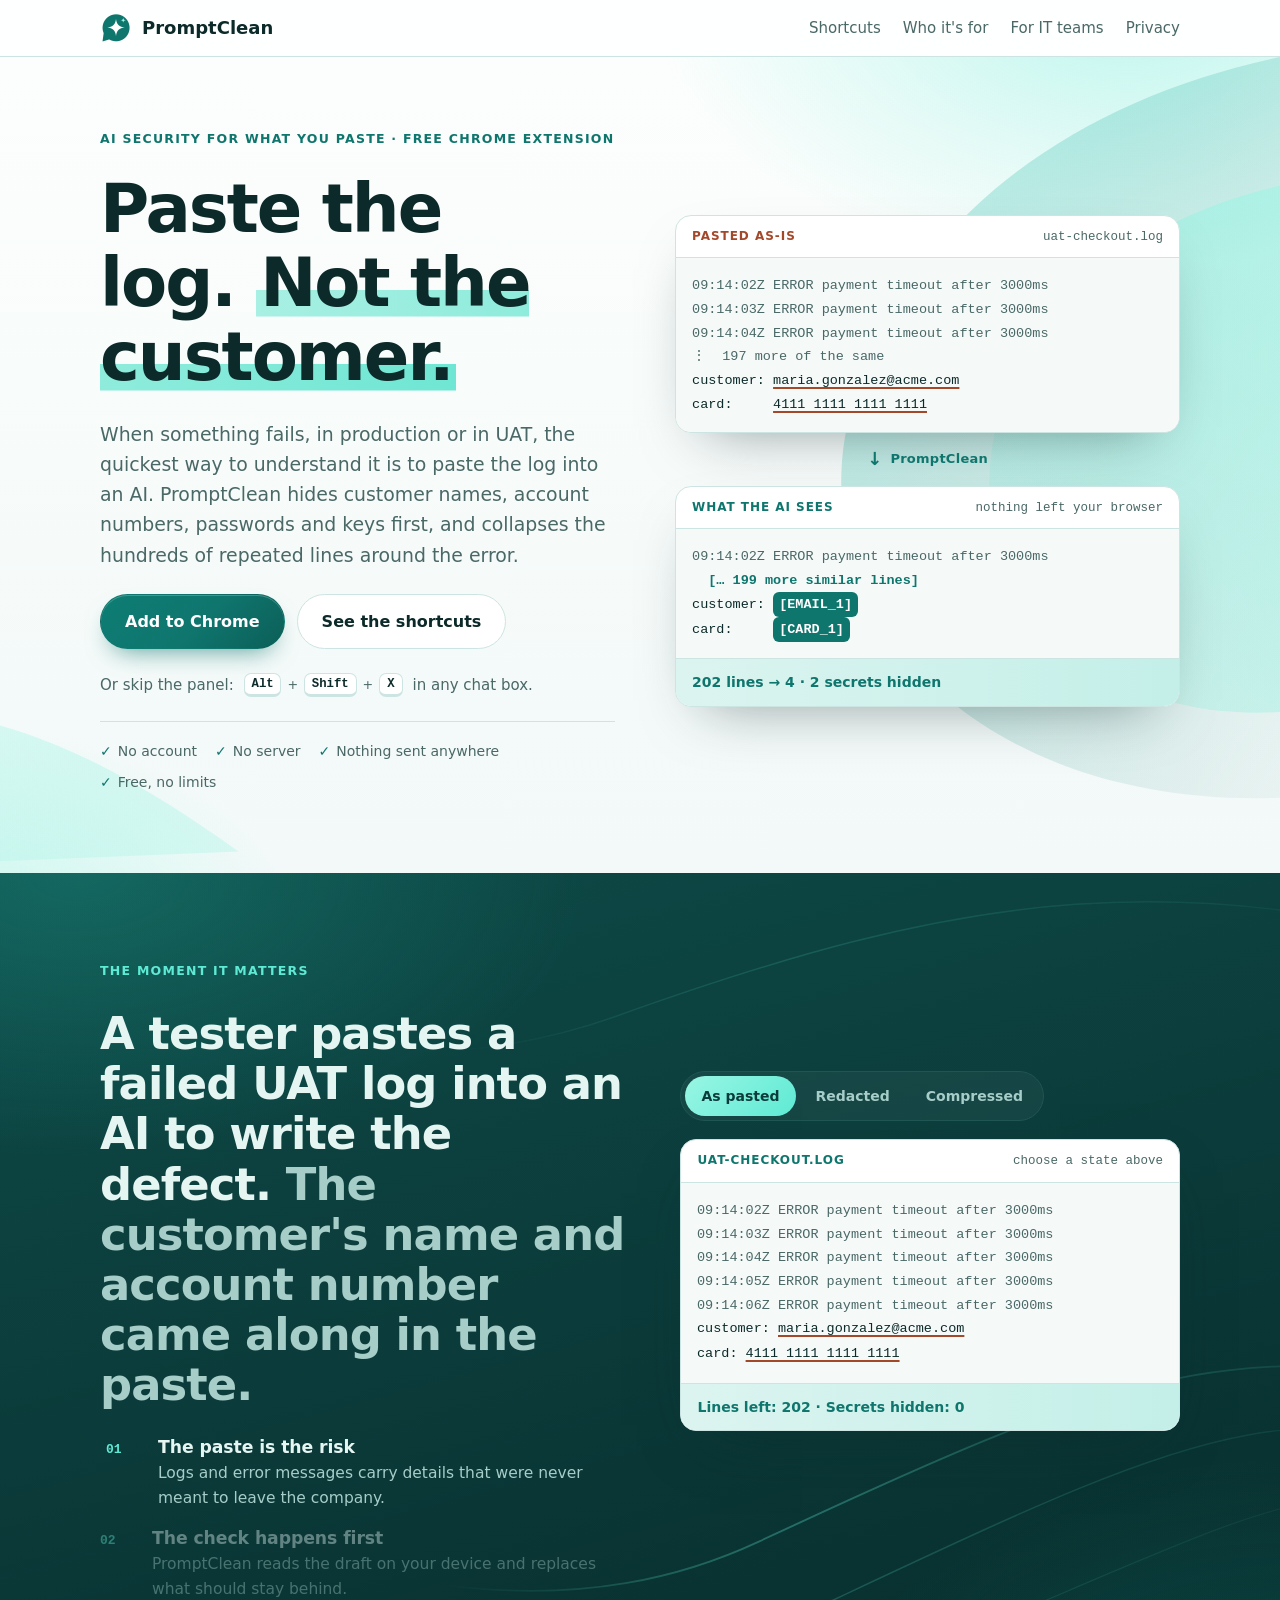
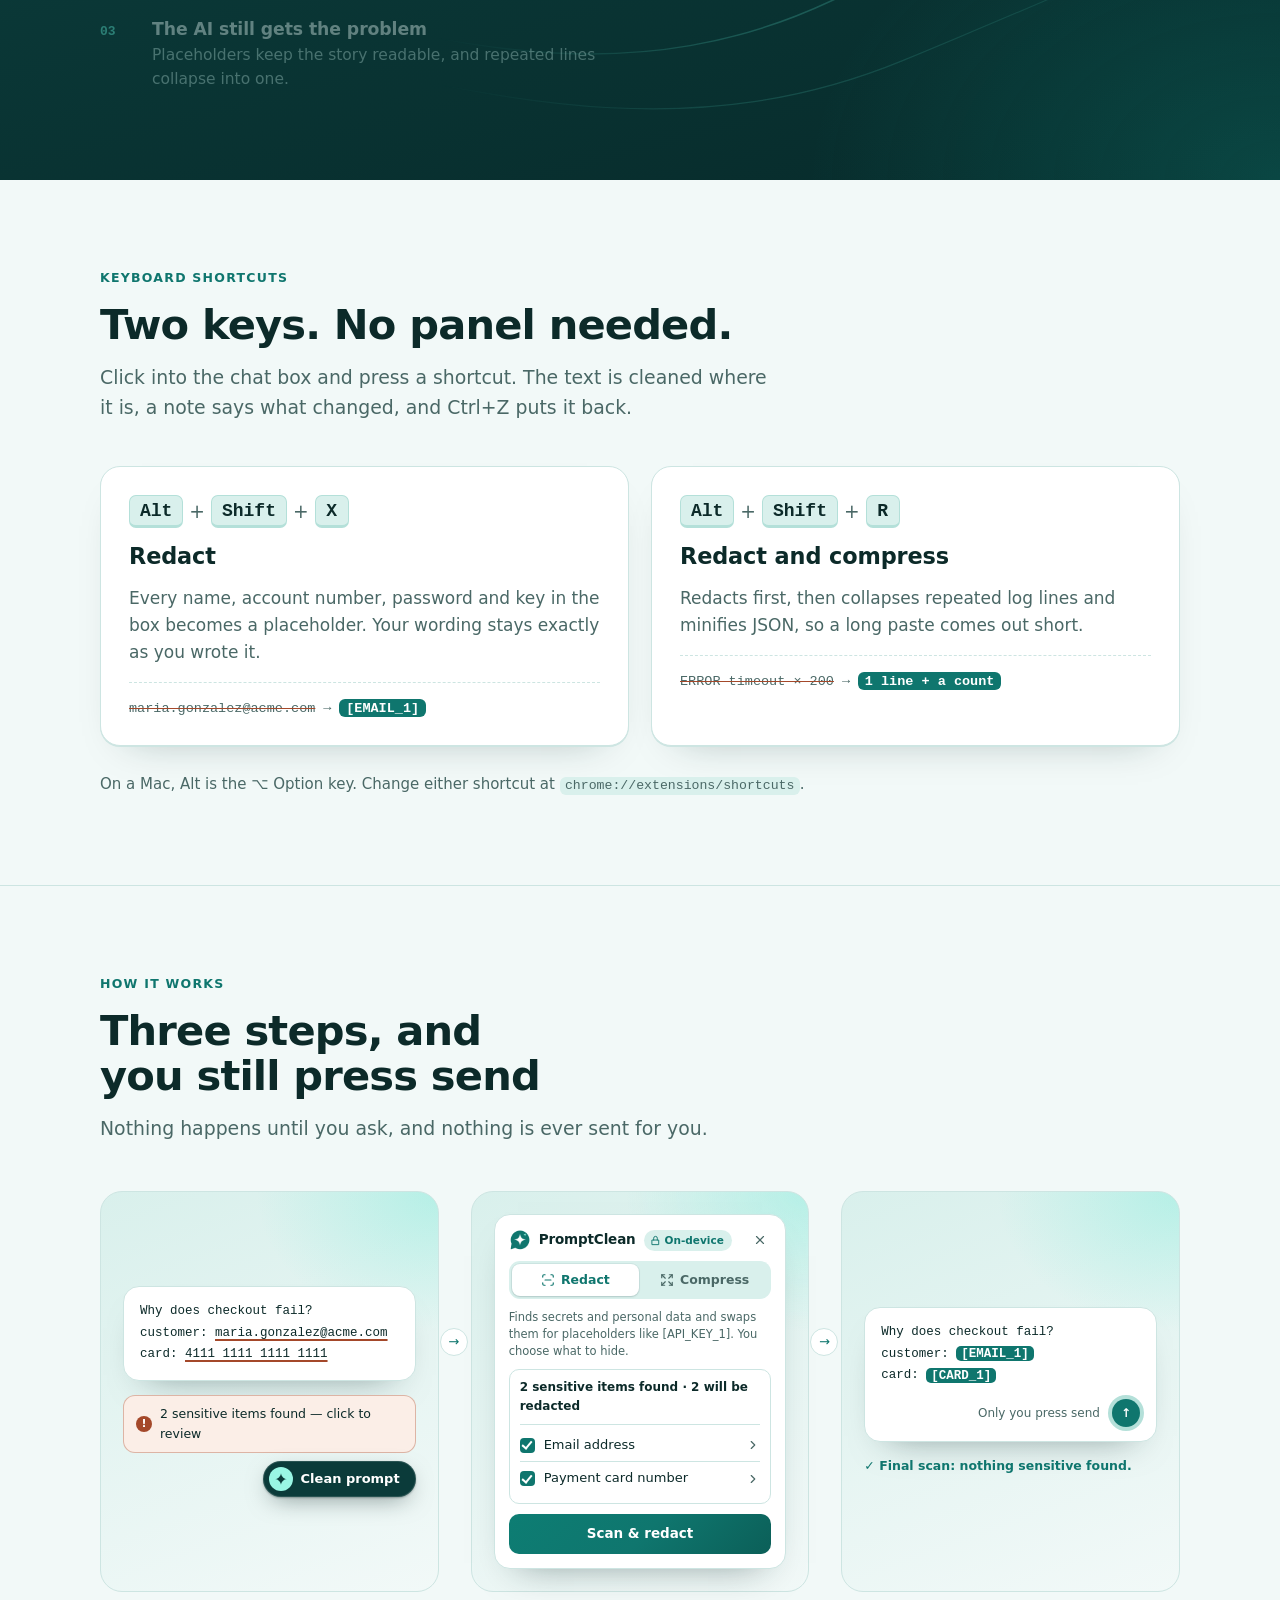
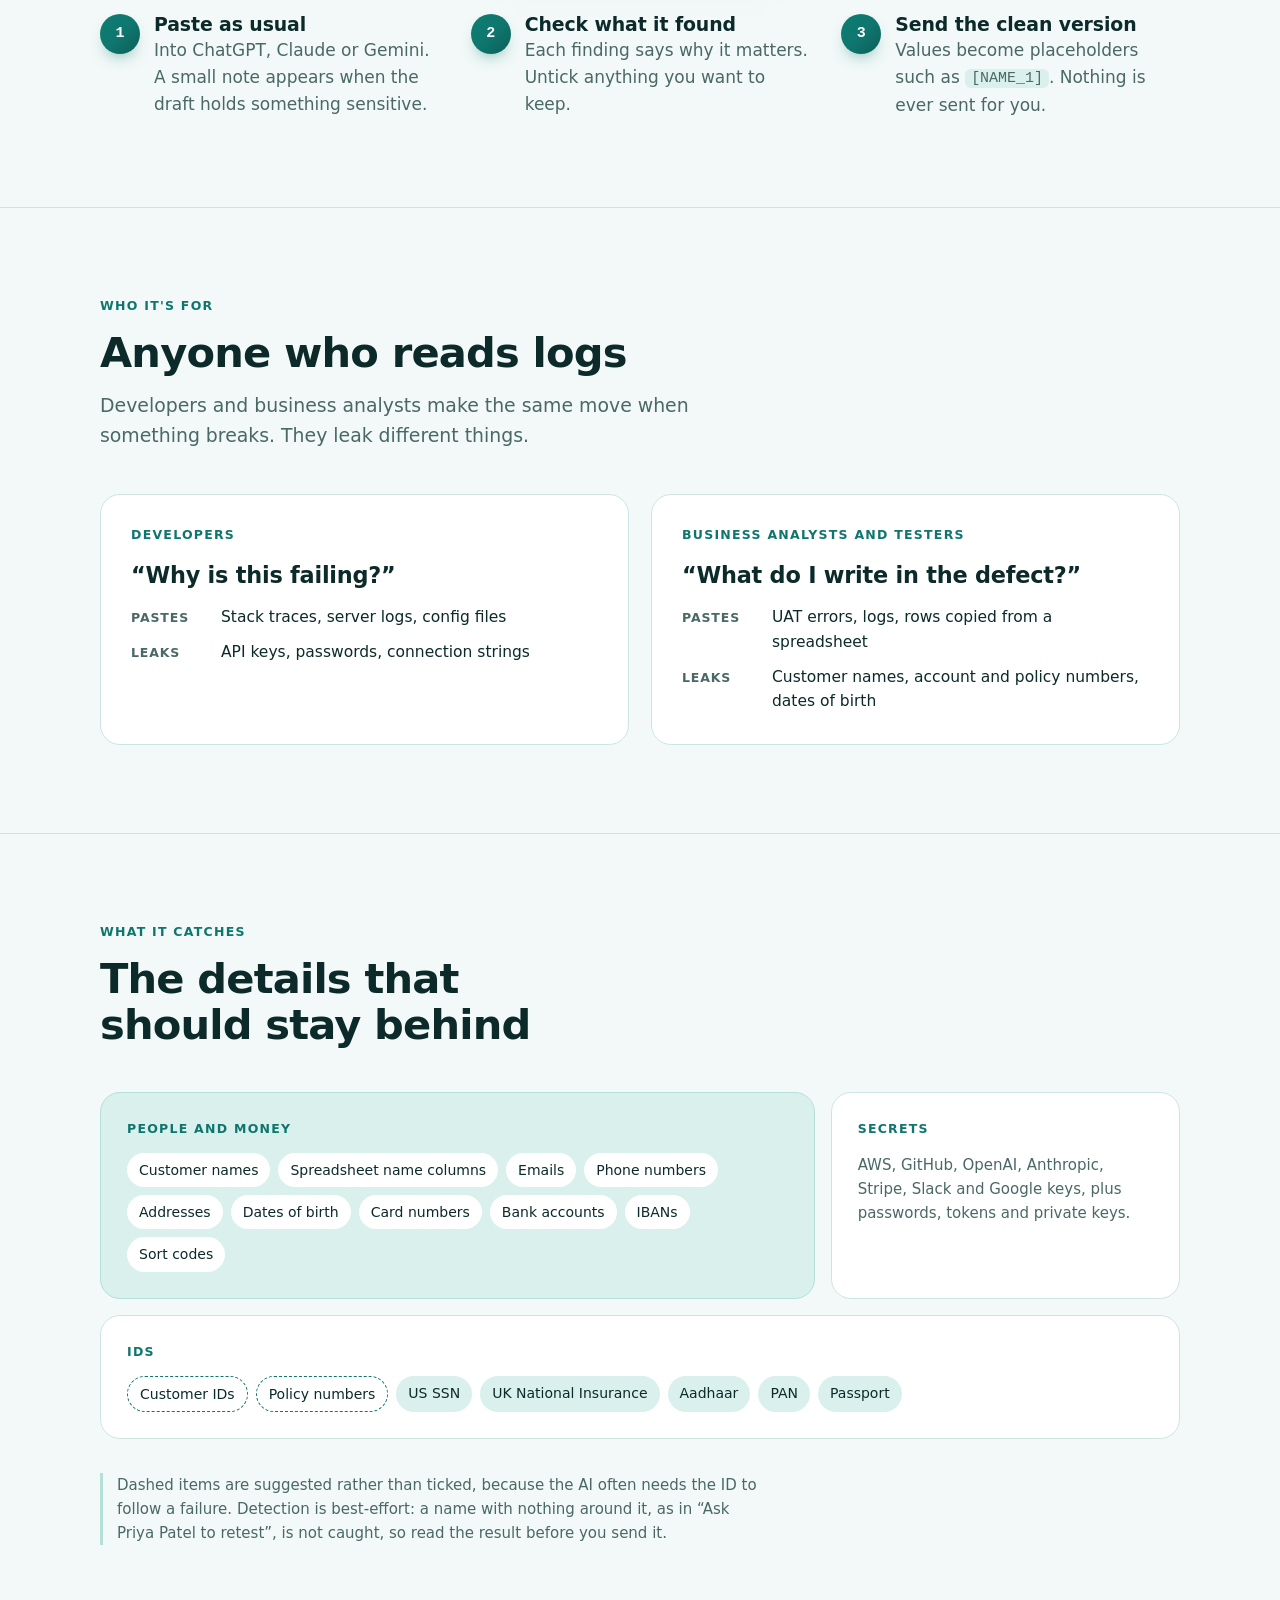
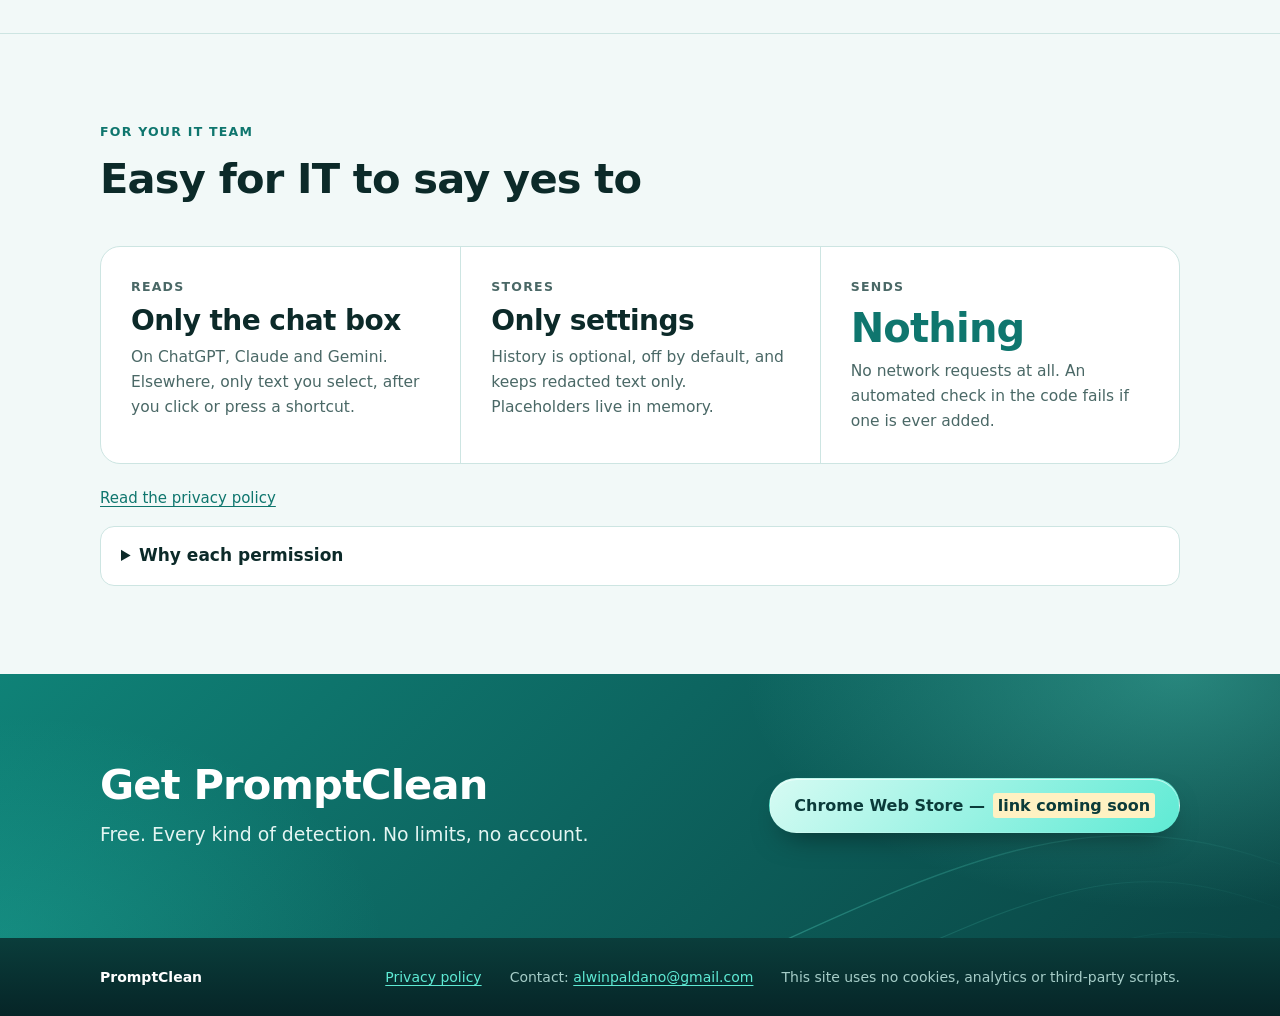
==== commit 2f5d560f: "Add teal gradients to the hero, dark band and the end of the page" ====
--- a/index.html
+++ b/index.html
@@ -6,7 +6,7 @@
   <title>PromptClean — AI security for what you paste</title>
   <meta name="description" content="AI security for what you paste. A free Chrome extension that hides customer data and secrets in logs before they reach ChatGPT, Claude or Gemini, and collapses the repeated lines. Two keyboard shortcuts, no account, nothing sent anywhere.">
   <link rel="icon" type="image/png" href="assets/favicon.png">
-  <link rel="stylesheet" href="assets/style.css?v=9">
+  <link rel="stylesheet" href="assets/style.css?v=10">
 </head>
 <body>
   <a href="#main" class="skip">Skip to content</a>
--- a/assets/style.css
+++ b/assets/style.css
@@ -377,3 +377,17 @@
 .moment > .wrap { position: relative; }
 .moment .pane-foot { background: var(--grad-soft); }
 .seg input:checked + label { background: linear-gradient(135deg, #99f6e4, #5eead4); }
+
+/* ---------- the end of the page: a brighter teal gradient with the same curved light, flowing into a deep footer ---------- */
+.cta-band { position: relative; overflow: hidden; border-top: none; color: var(--band-ink); background:
+  radial-gradient(700px 380px at 92% 0%, rgba(94, 234, 212, 0.34), transparent 62%),
+  radial-gradient(620px 360px at 0% 100%, rgba(45, 212, 191, 0.22), transparent 62%),
+  linear-gradient(135deg, #0f8277 0%, #0d6560 46%, #0a4443 100%); }
+.cta-band::before { content: ""; position: absolute; inset: 0; -webkit-mask-image: linear-gradient(90deg, transparent 0, transparent 30%, #000 60%); mask-image: linear-gradient(90deg, transparent 0, transparent 30%, #000 60%); background: url("data:image/svg+xml,%3Csvg xmlns='http://www.w3.org/2000/svg' viewBox='0 0 1440 760' preserveAspectRatio='xMidYMid slice' fill='none'%3E %3Cdefs%3E%3ClinearGradient id='l' x1='0' y1='0' x2='1' y2='0'%3E%3Cstop offset='0' stop-color='%235eead4' stop-opacity='0'/%3E%3Cstop offset='.5' stop-color='%235eead4' stop-opacity='.38'/%3E%3Cstop offset='1' stop-color='%235eead4' stop-opacity='0'/%3E%3C/linearGradient%3E%3C/defs%3E %3Cpath d='M-40 560 C260 430 520 700 820 560 S1260 360 1500 470' stroke='url(%23l)' stroke-width='1.5'/%3E %3Cpath d='M-40 610 C300 470 560 760 880 610 S1280 420 1500 520' stroke='url(%23l)' stroke-width='1.2' opacity='.7'/%3E %3Cpath d='M-40 660 C320 520 600 800 940 660 S1300 480 1500 570' stroke='url(%23l)' stroke-width='1' opacity='.5'/%3E %3Cpath d='M-60 120 C200 40 420 220 700 120 S1180 -20 1500 90' stroke='url(%23l)' stroke-width='1.2' opacity='.5'/%3E %3C/svg%3E") center / cover no-repeat; pointer-events: none; }
+.cta-band .wrap { position: relative; }
+.cta-band h2 { color: #ffffff; }
+.cta-band .lede { color: var(--band-ink); }
+.cta-band .btn.primary { background: linear-gradient(135deg, #d6fbf3, #5eead4); color: #0b3b3a; border-color: transparent; box-shadow: 0 14px 30px -14px rgba(0, 0, 0, 0.55), inset 0 1px 0 rgba(255, 255, 255, 0.6); }
+.site-footer { border-top: none; background: linear-gradient(180deg, #0a3d3b 0%, #062527 100%); color: var(--band-muted); }
+.site-footer .wrap > :first-child { color: #ffffff; }
+.site-footer a { color: var(--band-accent); }
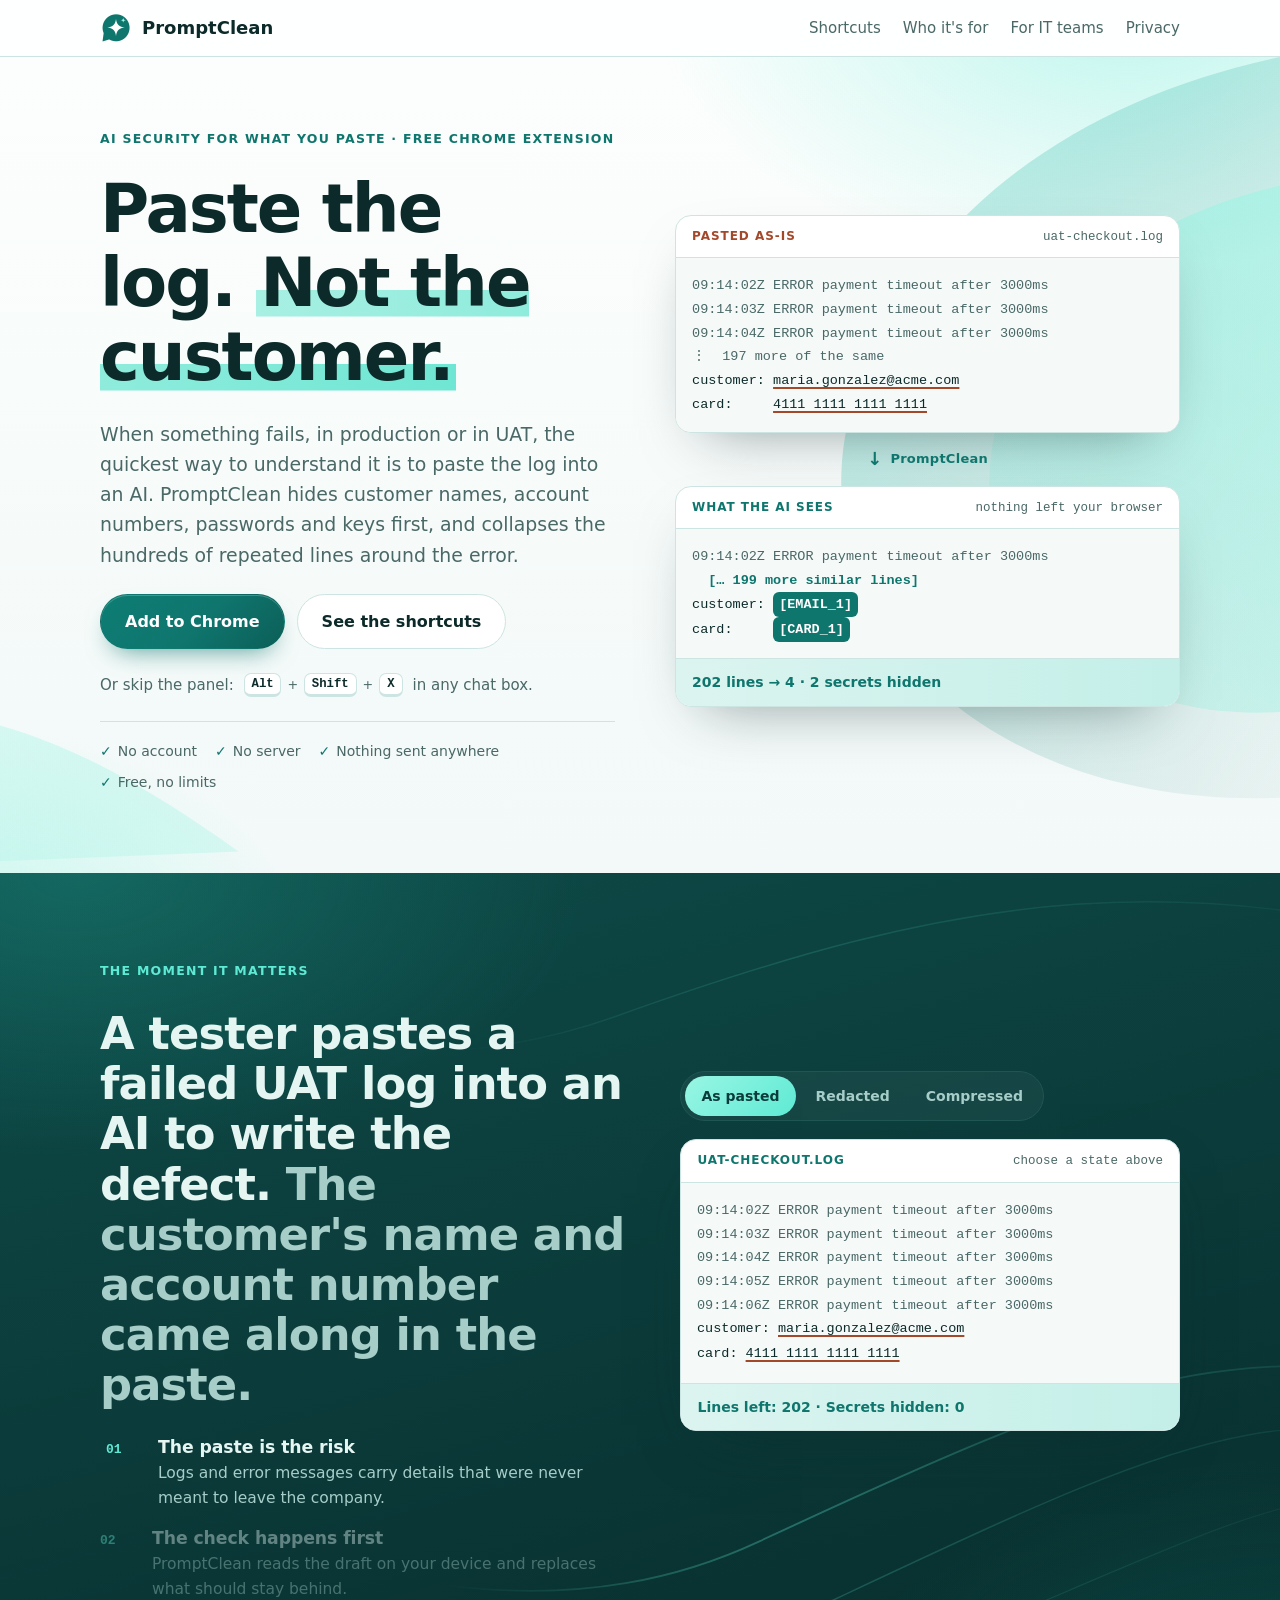
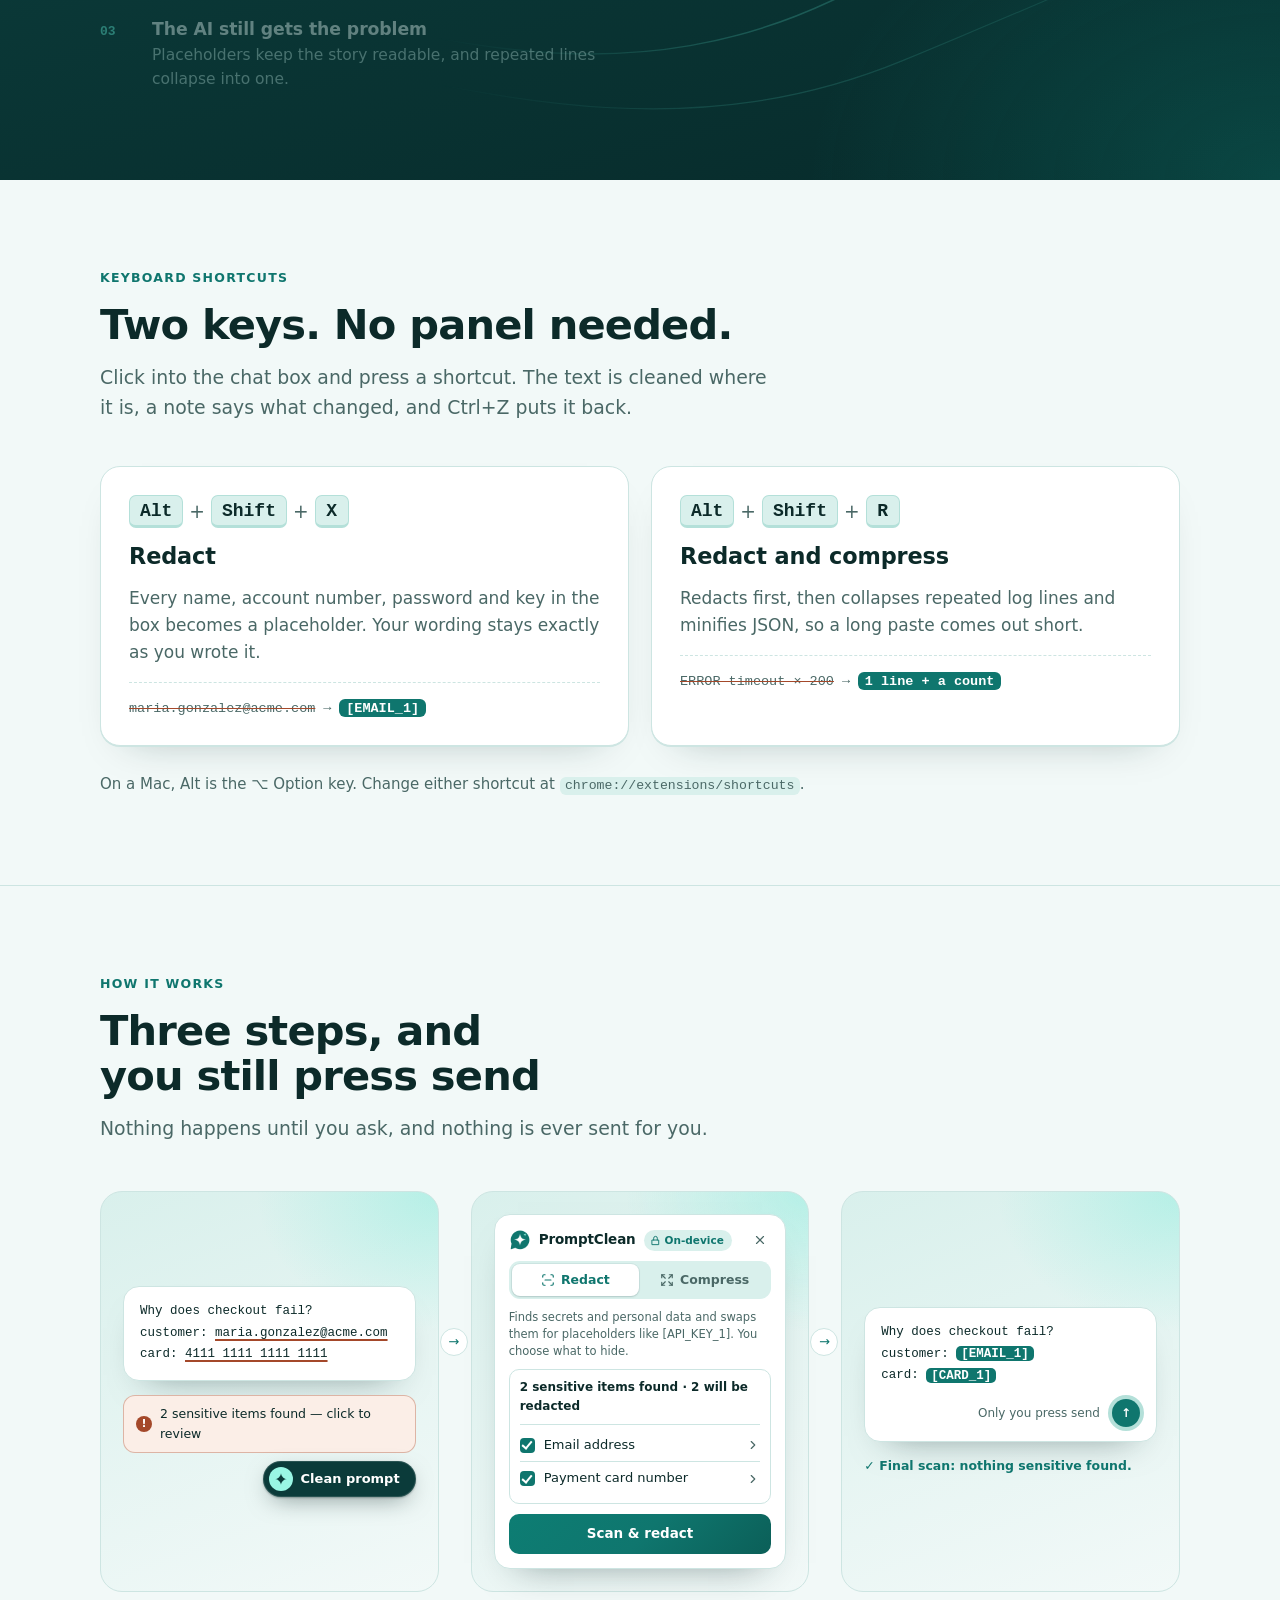
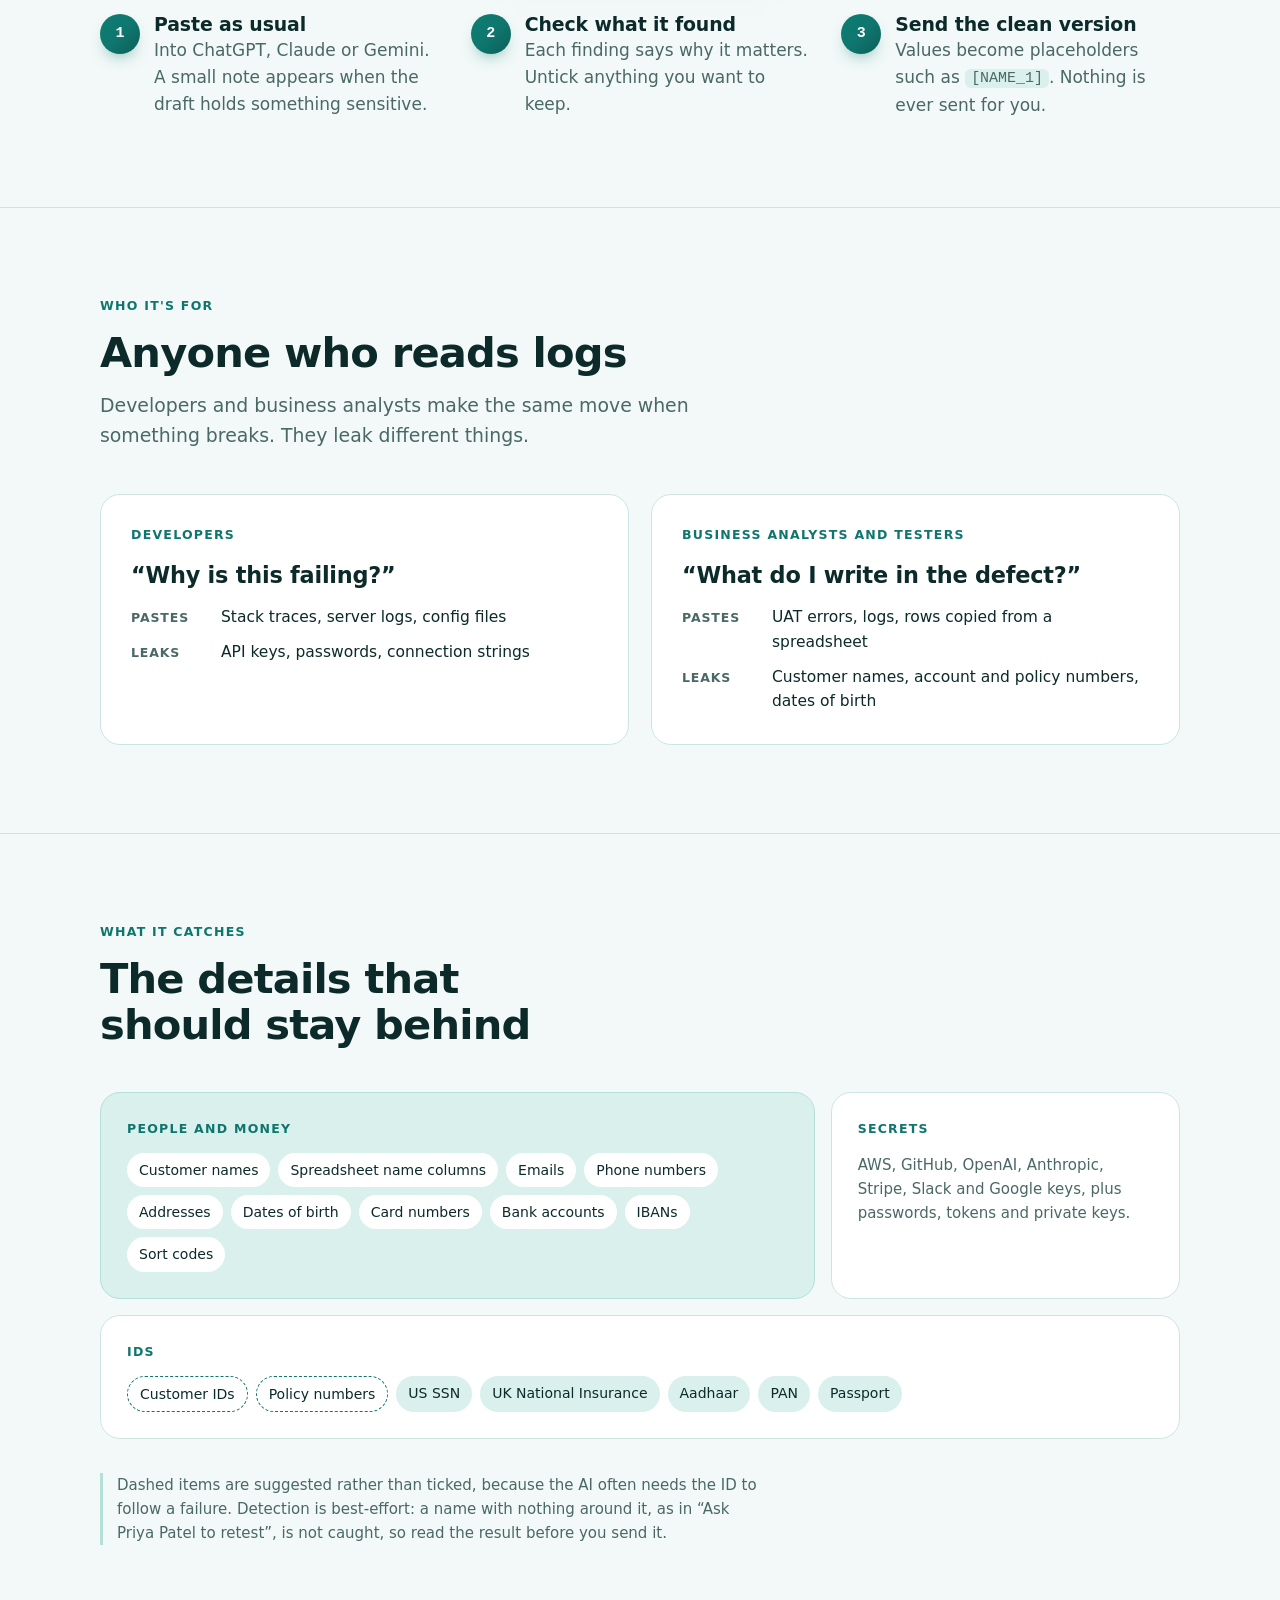
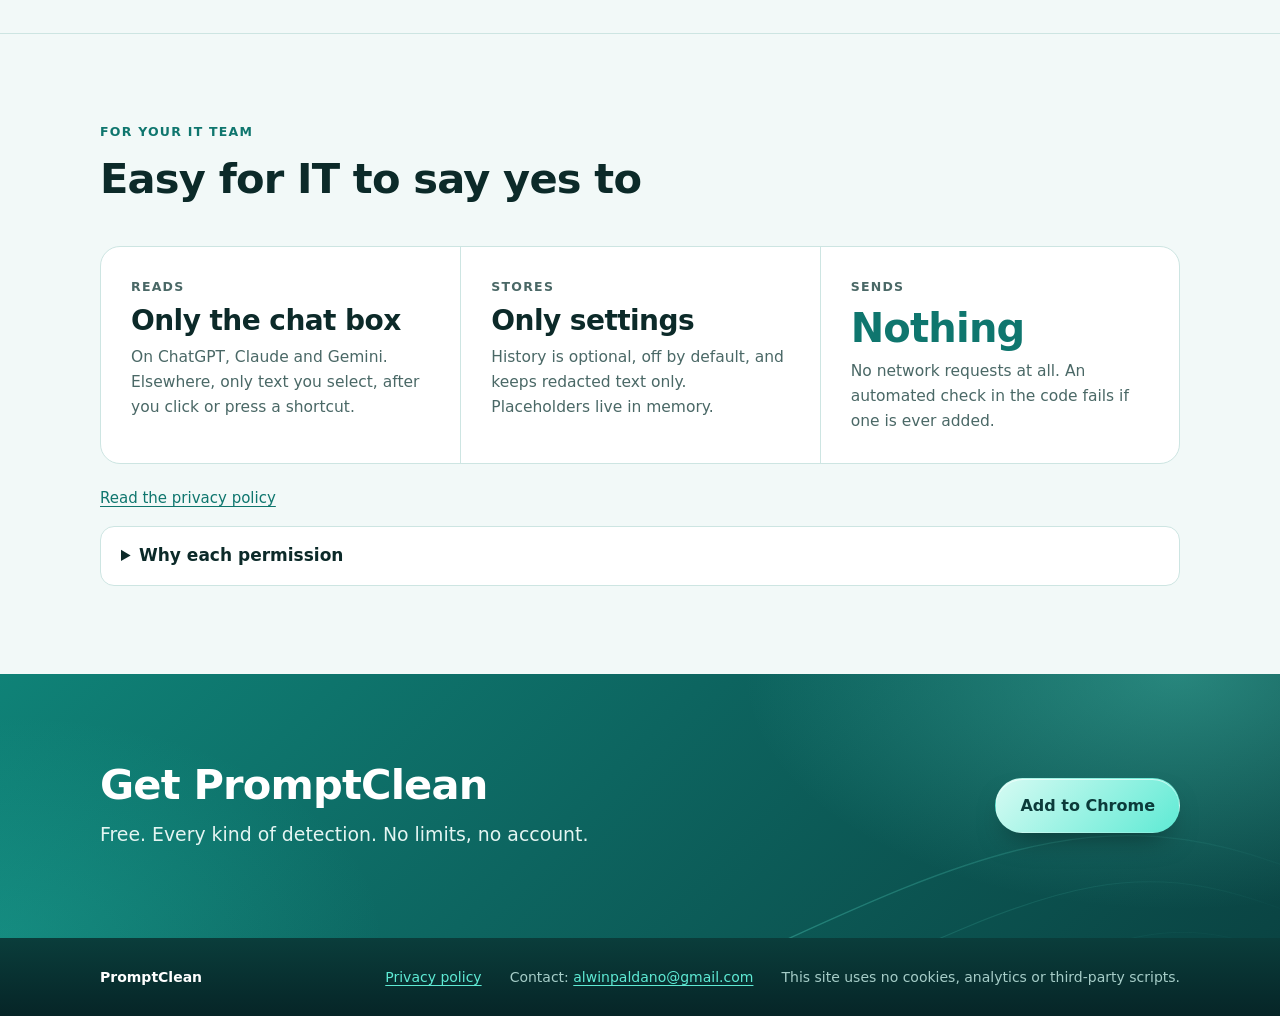
==== commit 5be85bf1: "Link both Add to Chrome buttons to the Chrome Web Store listing The hero button and the install sect" ====
--- a/index.html
+++ b/index.html
@@ -30,7 +30,7 @@
           <h1>Paste the log. <mark>Not the <span class="rw">customer.</span></mark></h1>
           <p class="lede">When something fails, in production or in UAT, the quickest way to understand it is to paste the log into an AI. PromptClean hides customer names, account numbers, passwords and keys first, and collapses the hundreds of repeated lines around the error.</p>
           <div class="actions">
-            <a class="btn primary" href="#install">Add to Chrome</a>
+            <a class="btn primary" href="https://chromewebstore.google.com/detail/cilgobhigegkimjokaldkhacplegbmbb" target="_blank" rel="noopener">Add to Chrome</a>
             <a class="btn" href="#shortcuts">See the shortcuts</a>
           </div>
           <p class="hero-shortcut">Or skip the panel:
@@ -260,8 +260,7 @@
           <h2>Get PromptClean</h2>
           <p class="lede">Free. Every kind of detection. No limits, no account.</p>
         </div>
-        <!-- Replace with the Chrome Web Store listing once it is live, and point the hero button at it too. -->
-        <p class="actions"><span class="btn primary" aria-disabled="true">Chrome Web Store — <span class="todo">link coming soon</span></span></p>
+        <p class="actions"><a class="btn primary" href="https://chromewebstore.google.com/detail/cilgobhigegkimjokaldkhacplegbmbb" target="_blank" rel="noopener">Add to Chrome</a></p>
       </div>
     </section>
   </main>
